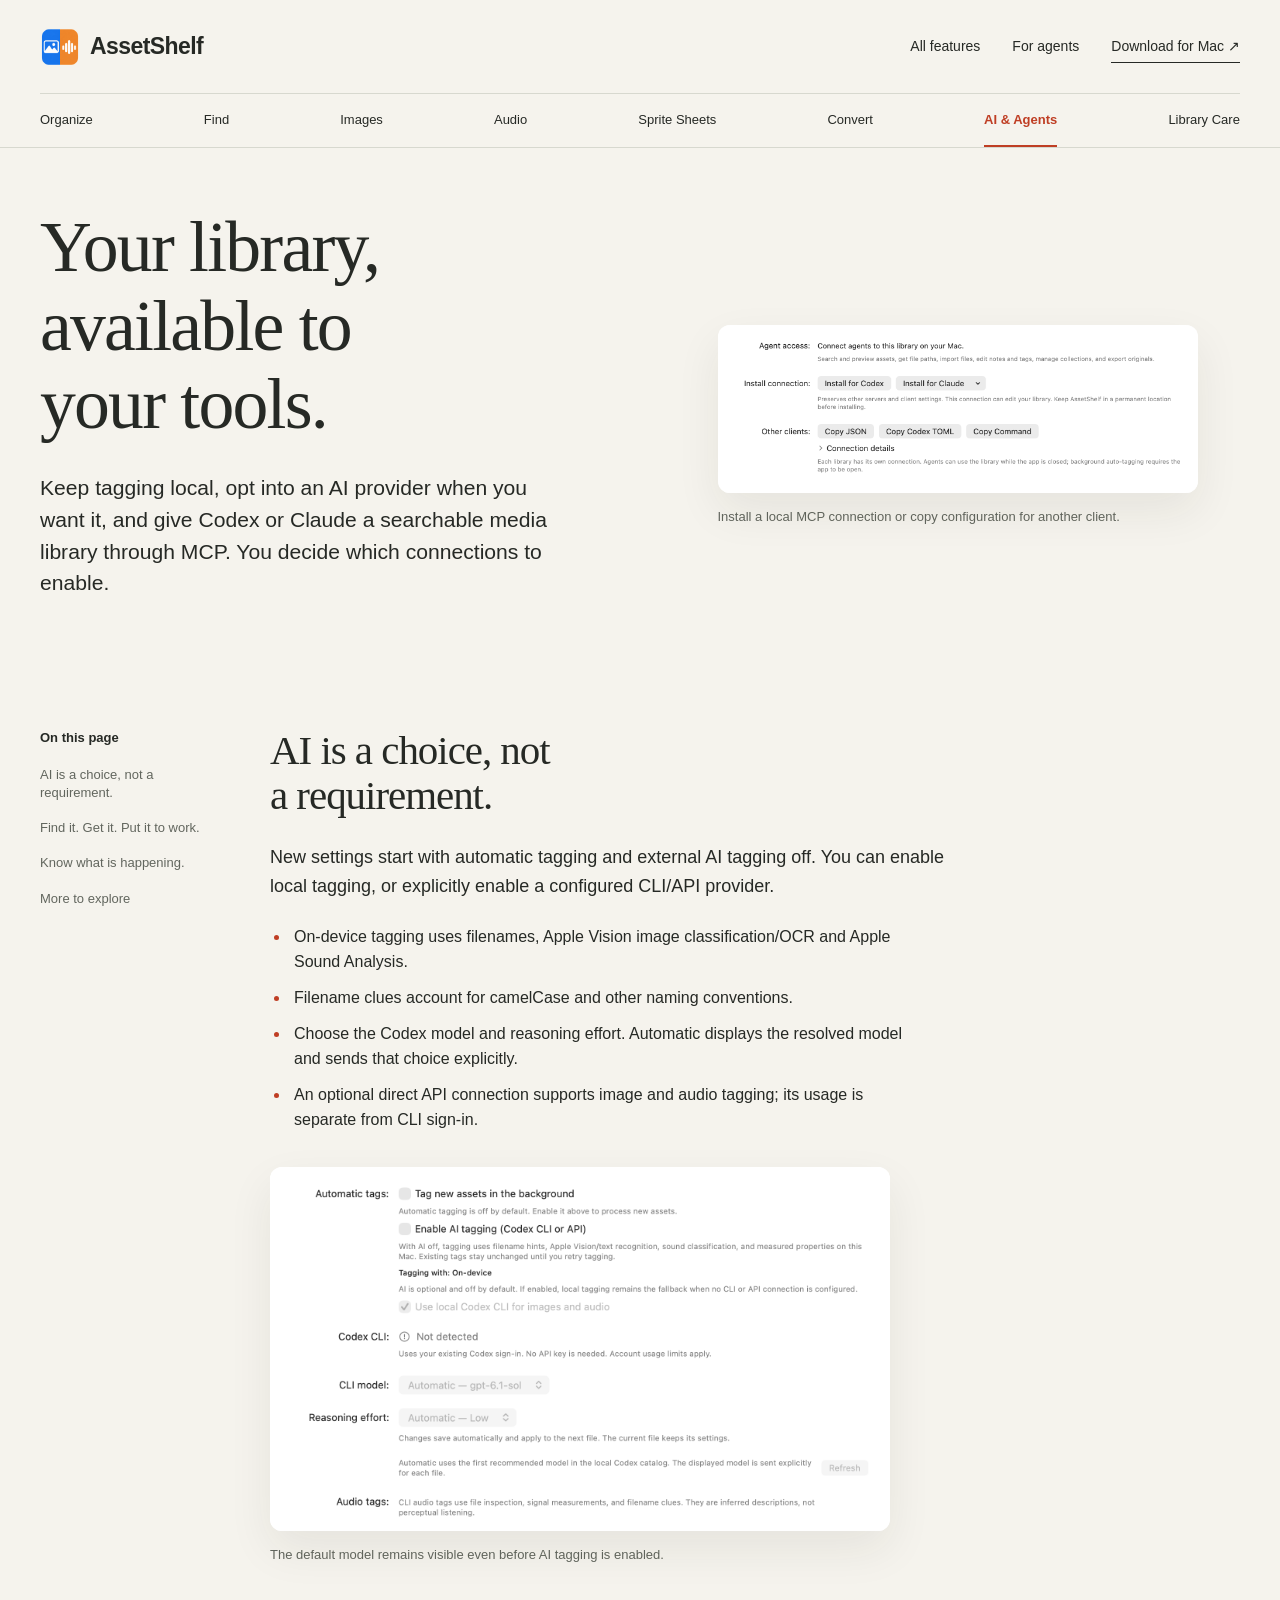
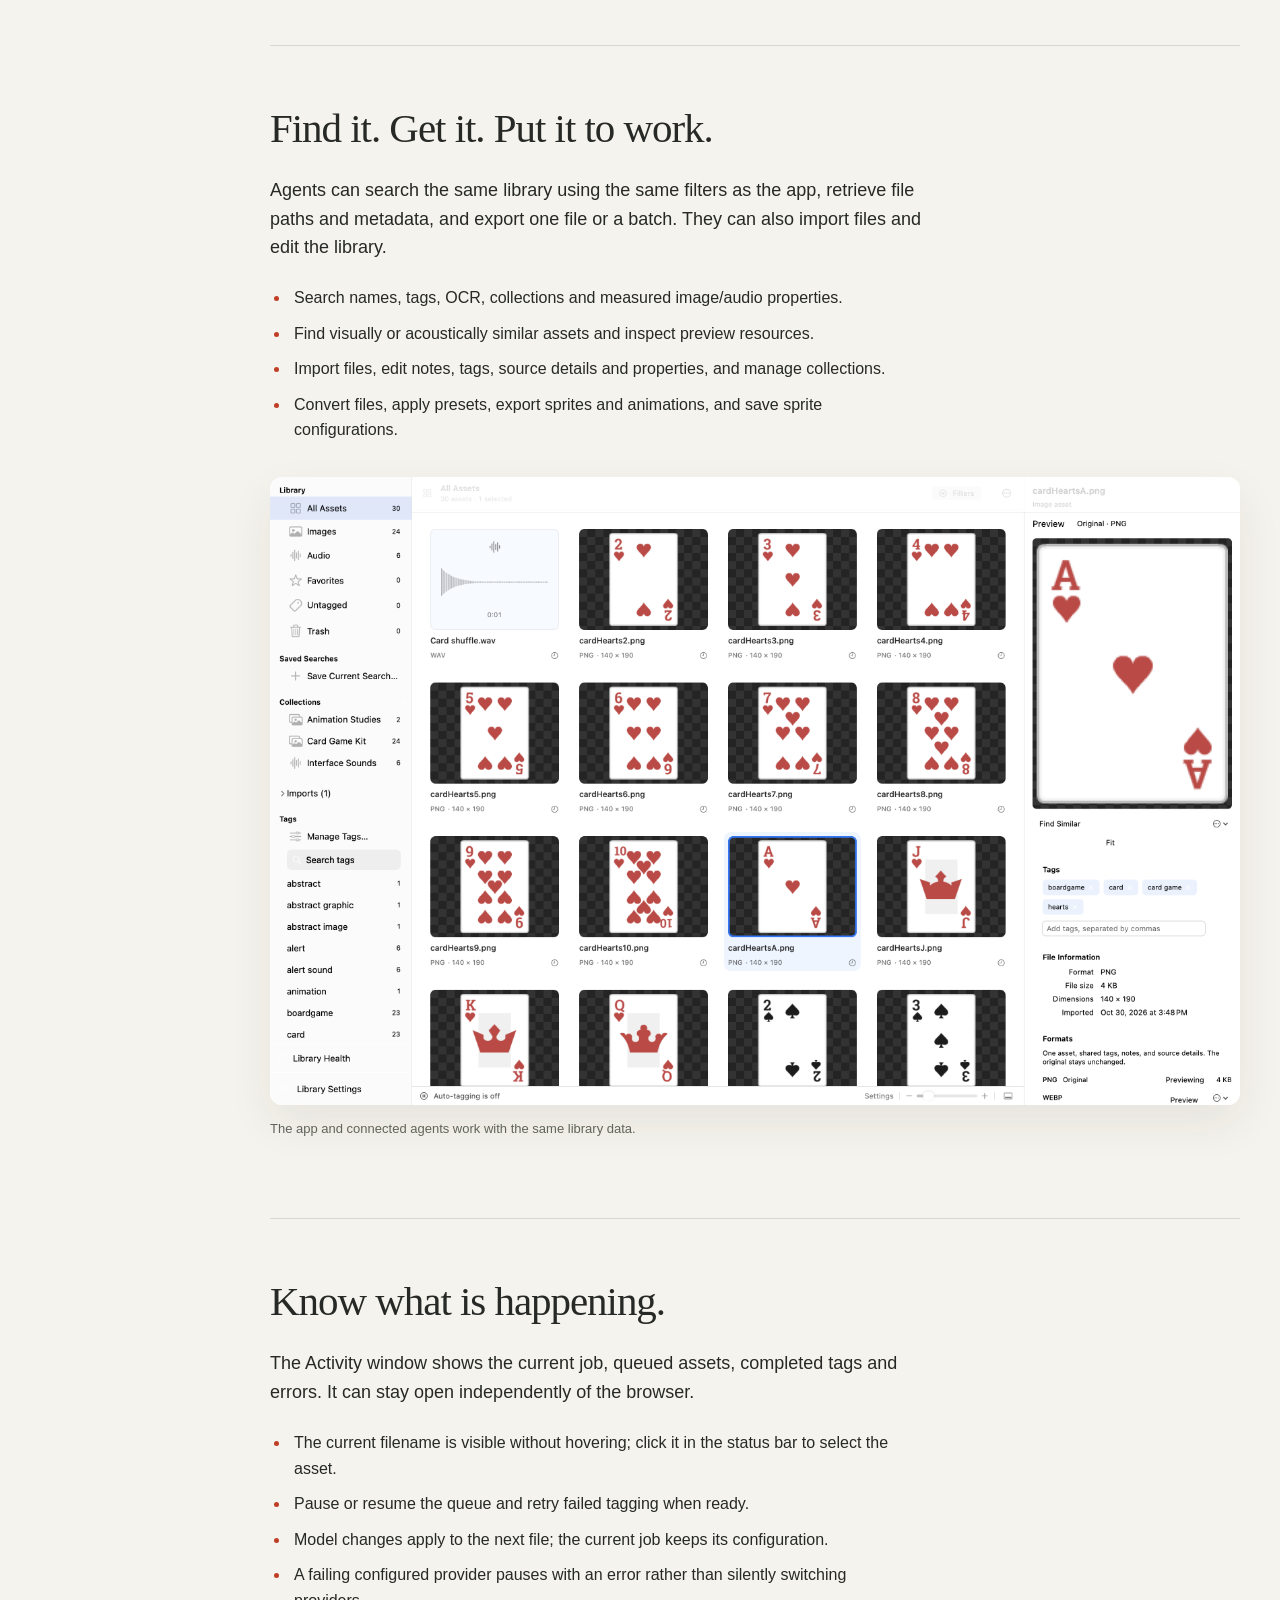
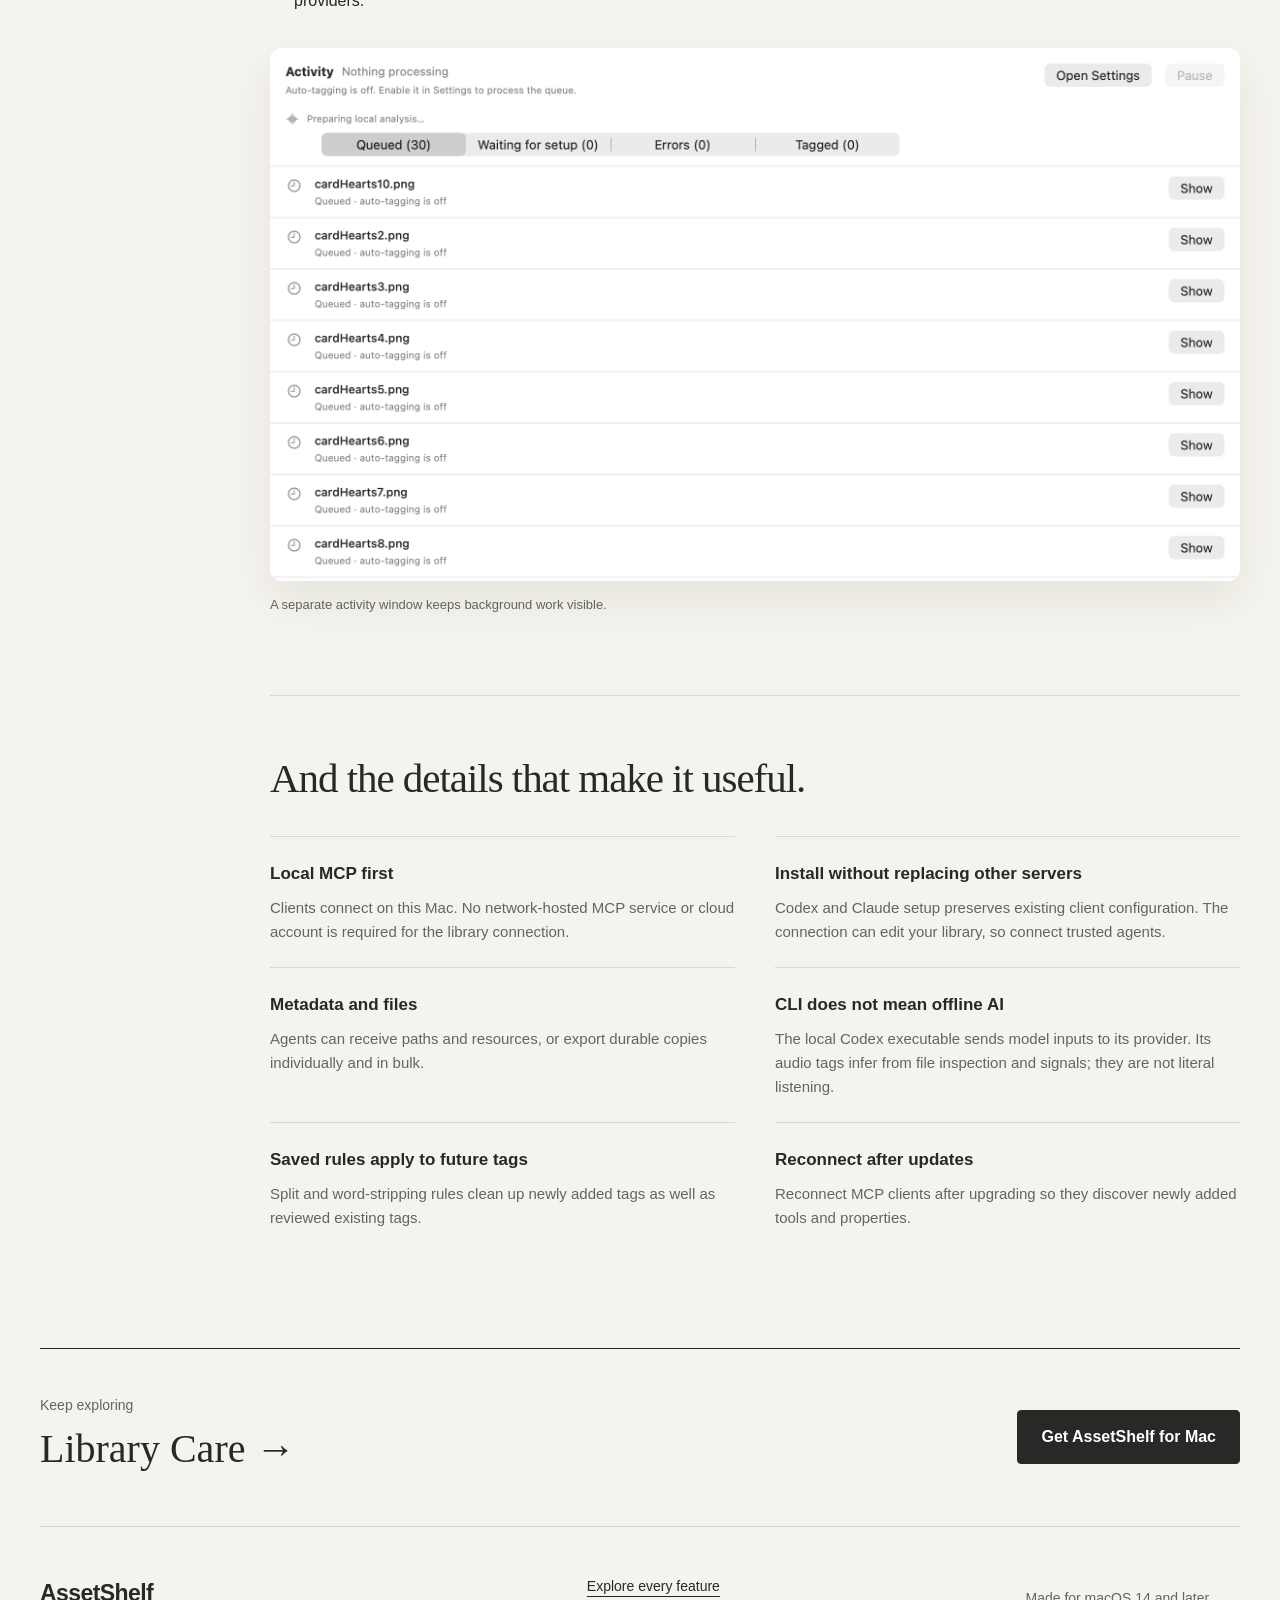
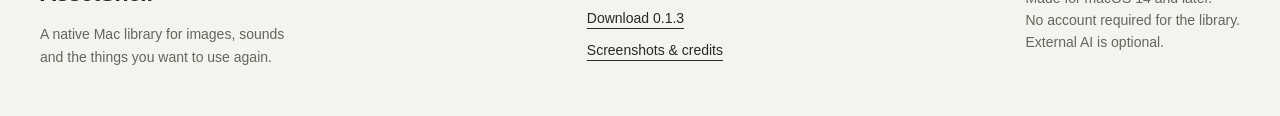
==== agents.html @ 391331aa "Publish extensive AssetShelf feature tour and downloads" ====
<!doctype html><html lang="en"><head><meta charset="utf-8"><meta name="viewport" content="width=device-width,initial-scale=1"><meta name="description" content="Keep tagging local, opt into an AI provider when you want it, and give Codex or Claude a searchable media library through MCP. You decide which connections to enable."><meta name="theme-color" content="#f5f3ed"><title>AI &amp; Agents — AssetShelf</title><link rel="icon" href="assets/app-icon.png"><link rel="stylesheet" href="styles.css"><script src="app.js" defer></script></head><body><a class="skip" href="#main">Skip to content</a><header class="site-header wrap"><a class="wordmark" href="index.html" aria-label="AssetShelf home"><img src="assets/app-icon.png" width="40" height="40" alt="">AssetShelf</a><nav aria-label="Main navigation"><a href="features.html" >All features</a><a href="agents.html">For agents</a><a class="nav-download" href="download.html">Download for Mac <span aria-hidden="true">↗</span></a></nav></header><nav class="chapter-nav" aria-label="Feature topics"><div class="wrap"><a href="organize.html">Organize</a><a href="find.html">Find</a><a href="images.html">Images</a><a href="audio.html">Audio</a><a href="sprites.html">Sprite Sheets</a><a href="convert.html">Convert</a><a href="agents.html" aria-current="page">AI &amp; Agents</a><a href="care.html">Library Care</a></div></nav><main id="main"><section class="page-hero wrap split-hero"><div class="title-copy"><h1>Your library, available to your tools.</h1><p class="lead">Keep tagging local, opt into an AI provider when you want it, and give Codex or Claude a searchable media library through MCP. You decide which connections to enable.</p></div><figure class="screenshot detail-shot "><button type="button" class="screenshot-button" data-image="assets/screenshots/agents.webp" data-caption="Install a local MCP connection or copy configuration for another client." aria-label="Enlarge screenshot: Agent connection settings with install buttons for Codex and Claude"><img src="assets/screenshots/agents-controls.webp" width="1600" height="560" alt="Agent connection settings with install buttons for Codex and Claude" loading="eager" decoding="async" fetchpriority="high"><span class="enlarge" aria-hidden="true">View full screenshot <svg viewBox="0 0 20 20"><path d="M7 3H3v4m10-4h4v4M3 13v4h4m10-4v4h-4"/></svg></span></button><figcaption>Install a local MCP connection or copy configuration for another client.</figcaption></figure></section><div class="chapter-body wrap"><aside class="contents"><p>On this page</p><nav aria-label="On this page"><a href="#tagging">AI is a choice, not a requirement.</a><a href="#mcp">Find it. Get it. Put it to work.</a><a href="#activity">Know what is happening.</a><a href="#more">More to explore</a></nav></aside><div><section class="feature-section" id="tagging"><div class="section-copy"><h2>AI is a choice, not a requirement.</h2><p>New settings start with automatic tagging and external AI tagging off. You can enable local tagging, or explicitly enable a configured CLI/API provider.</p><ul><li>On-device tagging uses filenames, Apple Vision image classification/OCR and Apple Sound Analysis.</li><li>Filename clues account for camelCase and other naming conventions.</li><li>Choose the Codex model and reasoning effort. Automatic displays the resolved model and sends that choice explicitly.</li><li>An optional direct API connection supports image and audio tagging; its usage is separate from CLI sign-in.</li></ul></div><figure class="screenshot detail-shot "><button type="button" class="screenshot-button" data-image="assets/screenshots/tagging.webp" data-caption="The default model remains visible even before AI tagging is enabled." aria-label="Enlarge screenshot: Tagging preferences showing automatic tagging and external AI disabled by default"><img src="assets/screenshots/tagging-controls.webp" width="1600" height="940" alt="Tagging preferences showing automatic tagging and external AI disabled by default" loading="lazy" decoding="async" ><span class="enlarge" aria-hidden="true">View full screenshot <svg viewBox="0 0 20 20"><path d="M7 3H3v4m10-4h4v4M3 13v4h4m10-4v4h-4"/></svg></span></button><figcaption>The default model remains visible even before AI tagging is enabled.</figcaption></figure></section><section class="feature-section" id="mcp"><div class="section-copy"><h2>Find it. Get it. Put it to work.</h2><p>Agents can search the same library using the same filters as the app, retrieve file paths and metadata, and export one file or a batch. They can also import files and edit the library.</p><ul><li>Search names, tags, OCR, collections and measured image/audio properties.</li><li>Find visually or acoustically similar assets and inspect preview resources.</li><li>Import files, edit notes, tags, source details and properties, and manage collections.</li><li>Convert files, apply presets, export sprites and animations, and save sprite configurations.</li></ul></div><figure class="screenshot  "><button type="button" class="screenshot-button" data-image="assets/screenshots/library.webp" data-caption="The app and connected agents work with the same library data." aria-label="Enlarge screenshot: The asset library that local MCP clients can search and edit"><img src="assets/screenshots/library.webp" width="2880" height="1864" alt="The asset library that local MCP clients can search and edit" loading="lazy" decoding="async" ><span class="enlarge" aria-hidden="true">View full screenshot <svg viewBox="0 0 20 20"><path d="M7 3H3v4m10-4h4v4M3 13v4h4m10-4v4h-4"/></svg></span></button><figcaption>The app and connected agents work with the same library data.</figcaption></figure></section><section class="feature-section" id="activity"><div class="section-copy"><h2>Know what is happening.</h2><p>The Activity window shows the current job, queued assets, completed tags and errors. It can stay open independently of the browser.</p><ul><li>The current filename is visible without hovering; click it in the status bar to select the asset.</li><li>Pause or resume the queue and retry failed tagging when ready.</li><li>Model changes apply to the next file; the current job keeps its configuration.</li><li>A failing configured provider pauses with an error rather than silently switching providers.</li></ul></div><figure class="screenshot  "><button type="button" class="screenshot-button" data-image="assets/screenshots/activity.webp" data-caption="A separate activity window keeps background work visible." aria-label="Enlarge screenshot: Activity window showing sample queued assets and tagging status"><img src="assets/screenshots/activity.webp" width="2000" height="1100" alt="Activity window showing sample queued assets and tagging status" loading="lazy" decoding="async" ><span class="enlarge" aria-hidden="true">View full screenshot <svg viewBox="0 0 20 20"><path d="M7 3H3v4m10-4h4v4M3 13v4h4m10-4v4h-4"/></svg></span></button><figcaption>A separate activity window keeps background work visible.</figcaption></figure></section><section id="more" class="more-section"><h2>And the details that make it useful.</h2><dl class="feature-details"><div><dt>Local MCP first</dt><dd>Clients connect on this Mac. No network-hosted MCP service or cloud account is required for the library connection.</dd></div><div><dt>Install without replacing other servers</dt><dd>Codex and Claude setup preserves existing client configuration. The connection can edit your library, so connect trusted agents.</dd></div><div><dt>Metadata and files</dt><dd>Agents can receive paths and resources, or export durable copies individually and in bulk.</dd></div><div><dt>CLI does not mean offline AI</dt><dd>The local Codex executable sends model inputs to its provider. Its audio tags infer from file inspection and signals; they are not literal listening.</dd></div><div><dt>Saved rules apply to future tags</dt><dd>Split and word-stripping rules clean up newly added tags as well as reviewed existing tags.</dd></div><div><dt>Reconnect after updates</dt><dd>Reconnect MCP clients after upgrading so they discover newly added tools and properties.</dd></div></dl></section></div></div><section class="next-chapter wrap"><div><p>Keep exploring</p><a href="care.html">Library Care <span aria-hidden="true">→</span></a></div><a class="button" href="download.html">Get AssetShelf for Mac</a></section></main><footer class="site-footer wrap"><div><a class="wordmark" href="index.html">AssetShelf</a><p>A native Mac library for images, sounds<br>and the things you want to use again.</p></div><nav aria-label="Footer navigation"><a href="features.html">Explore every feature</a><a href="download.html">Download 0.1.3</a><a href="credits.html">Screenshots & credits</a></nav><p class="fine">Made for macOS 14 and later.<br>No account required for the library.<br>External AI is optional.</p></footer><dialog class="image-dialog" aria-label="Screenshot viewer"><div class="lightbox-bar"><p id="lightbox-caption"></p><button type="button" data-close aria-label="Close screenshot">Close <span aria-hidden="true">×</span></button></div><div class="lightbox-image"></div></dialog></body></html>
---- styles.css ----
:root{--paper:#f5f3ed;--ink:#262925;--accent:#bf3e24;--line:#d7d8cf;--muted:#62665e;--white:#fff;--green:#e0e8df;--radius:12px;--shadow:0 18px 45px #25291e13;color-scheme:light}*{box-sizing:border-box}html{scroll-behavior:smooth;scroll-padding-top:90px;scrollbar-color:#aaa99f var(--paper)}body{margin:0;background:var(--paper);color:var(--ink);font-family:-apple-system,BlinkMacSystemFont,"Segoe UI",sans-serif;font-size:16px;line-height:1.6}::selection{background:#e8c8ba;color:var(--ink)}button,input{font:inherit}button,a,input{-webkit-tap-highlight-color:transparent}a{color:inherit;text-underline-offset:5px}a:hover{color:var(--accent)}button{cursor:pointer}button:disabled{cursor:default}button:focus-visible,a:focus-visible,input:focus-visible{outline:3px solid var(--accent);outline-offset:5px}img{max-width:100%;display:block}svg{width:20px;height:20px;fill:none;stroke:currentColor;stroke-width:1.5}h1,h2,h3,p,figure{margin:0}h1,h2,h3{font-family:Georgia,"Times New Roman",serif;font-weight:400;line-height:1.1;text-wrap:balance;letter-spacing:-.025em}h1{font-size:clamp(44px,5.6vw,76px);max-width:16ch}h2{font-size:clamp(30px,3.2vw,44px)}h3{font-size:30px}p{max-width:70ch}p+p{margin-top:18px}.wrap{width:min(1320px,calc(100% - 80px));margin-inline:auto}.site-header{min-height:94px;display:flex;justify-content:space-between;align-items:center;gap:24px;border-bottom:1px solid var(--line)}.wordmark{display:inline-flex;align-items:center;gap:10px;font-weight:650;font-size:23px;letter-spacing:-.025em;text-decoration:none}.site-header nav{display:flex;align-items:center;gap:32px;font-size:14px}.site-header nav a{text-decoration:none}.site-header nav a[aria-current],.site-header .nav-download{border-bottom:1px solid var(--ink);padding-block:5px}.skip{position:fixed;top:-100px;left:20px;padding:12px;background:var(--ink);color:white;z-index:100}.skip:focus{top:10px}.skip:hover{color:white}.chapter-nav{position:sticky;top:0;z-index:10;background:var(--paper);border-bottom:1px solid var(--line)}.chapter-nav .wrap{display:flex;justify-content:space-between;gap:26px;overflow-x:auto;scrollbar-width:thin}.chapter-nav a{font-size:13px;white-space:nowrap;text-decoration:none;padding:16px 0 14px;border-bottom:2px solid transparent}.chapter-nav a[aria-current]{color:var(--accent);border-bottom-color:var(--accent);font-weight:650}.lead{font-size:clamp(18px,1.65vw,23px);line-height:1.5;max-width:44ch}.fine{font-size:13px;color:var(--muted)}.button{display:inline-flex;align-items:center;justify-content:center;gap:22px;background:var(--ink);color:white;padding:14px 23px;border:1px solid var(--ink);border-radius:4px;font-weight:550;text-decoration:none;line-height:1.5;transition:background .15s}.button:hover{background:var(--accent);border-color:var(--accent);color:white}.button.secondary{background:transparent;color:var(--ink)}.button.secondary:hover{color:var(--accent);border-color:var(--accent)}.button span{font-size:13px;font-weight:400}.text-link{display:inline-block;font-weight:550}.actions{display:flex;align-items:center;gap:25px;flex-wrap:wrap;margin-top:28px}.home-hero{padding-top:62px}.home-hero>div{display:grid;grid-template-columns:1.1fr 1fr;gap:70px;align-items:center;margin-bottom:48px}.home-hero h1{font-size:clamp(62px,7.6vw,96px)}.home-hero em{font-weight:400;color:var(--accent)}.hero-copy>p:not(.lead){margin-top:19px}.hero-copy .fine{margin-top:18px}.screenshot{min-width:0}.screenshot-button{display:block;position:relative;background:white;padding:0;border:0;border-radius:var(--radius);overflow:hidden;box-shadow:var(--shadow);width:100%;text-align:left}.screenshot-button img{width:100%;height:auto}.enlarge{position:absolute;bottom:12px;right:12px;display:flex;align-items:center;gap:8px;padding:6px 10px;background:var(--ink);color:white;border-radius:4px;font-size:12px;opacity:0;transition:opacity .18s}.screenshot-button:hover .enlarge,.screenshot-button:focus-visible .enlarge{opacity:1}figcaption{font-size:13px;color:var(--muted);margin-top:14px;line-height:1.5;max-width:70ch}.detail-shot{max-width:570px;margin-inline:auto;width:100%}.crop-shot .screenshot-button{height:240px}.crop-shot img{height:100%;object-fit:cover;object-position:top left}.intro-section{display:grid;grid-template-columns:1.1fr 1fr;gap:70px;align-items:start;padding-top:108px;padding-bottom:48px}.intro-section p{font-size:19px}.workflow-index{border-top:1px solid var(--ink)}.workflow-link{display:grid;grid-template-columns:180px 1fr 40px;gap:36px;padding:28px 0;border-bottom:1px solid var(--line);text-decoration:none;align-items:start}.workflow-link>span:first-child{font-size:14px;font-weight:600;padding-top:6px}.workflow-link h3{font-size:29px;line-height:1.2}.workflow-link p{color:var(--muted);font-size:15px;margin-top:9px;max-width:70ch}.arrow{font-size:28px;text-align:right}.home-feature{display:grid;grid-template-columns:.7fr 1.3fr;gap:60px;align-items:center;padding-block:100px;border-bottom:1px solid var(--line)}.home-feature p{margin-block:25px}.home-feature .text-link{display:block;margin-top:12px}.home-feature.reverse{grid-template-columns:1fr 1fr}.home-feature.reverse>div{order:2}.home-feature.reverse>figure{order:1}.download-banner{padding-block:100px;text-align:center}.download-banner p{margin:24px auto}.page-hero{padding-top:60px}.page-hero .title-copy{display:grid;grid-template-columns:1.1fr 1fr;gap:70px;align-items:center;margin-bottom:44px}.page-hero.split-hero{display:grid;grid-template-columns:1fr 1fr;gap:70px;align-items:center}.page-hero.split-hero .title-copy{display:block}.split-hero h1{margin-bottom:28px}.split-hero .detail-shot{max-width:480px}.split-hero img{max-height:650px;object-fit:contain}.chapter-body{display:grid;grid-template-columns:175px minmax(0,1fr);gap:55px;padding-top:85px}.contents{position:sticky;align-self:start;top:88px;font-size:13px}.contents>p{font-weight:650;margin-bottom:17px}.contents nav{display:flex;flex-direction:column;gap:17px}.contents a{color:var(--muted);line-height:1.4;text-decoration:none}.contents a:hover{color:var(--accent)}.feature-section{padding:0 0 80px;margin-bottom:60px;border-bottom:1px solid var(--line);scroll-margin-top:100px}.section-copy{max-width:76ch}.section-copy h2{margin-bottom:25px;max-width:22ch}.section-copy>p{font-size:18px}.section-copy ul{margin:23px 0 34px;padding-left:20px;max-width:72ch}.section-copy li{padding-left:4px;margin-block:10px}.section-copy li::marker{color:var(--accent)}.feature-section .detail-shot{margin-left:0;max-width:620px}.feature-section .detail-shot img{max-height:740px;object-fit:contain;object-position:top left}.feature-details{display:grid;grid-template-columns:1fr 1fr;gap:0 40px;margin:35px 0 0}.feature-details>div{padding:23px 0;border-top:1px solid var(--line)}dt{font-size:17px;font-weight:650;margin-bottom:9px}dd{margin:0;color:var(--muted);font-size:15px;max-width:60ch}.more-section{padding-bottom:55px}.next-chapter{margin-top:40px;border-top:1px solid var(--ink);display:flex;align-items:center;justify-content:space-between;padding-block:45px;gap:30px}.next-chapter p{font-size:14px;color:var(--muted)}.next-chapter>div>a{font-family:Georgia,serif;font-size:40px;text-decoration:none}.site-footer{display:flex;justify-content:space-between;gap:45px;padding-block:48px;border-top:1px solid var(--line)}.site-footer p{font-size:14px;color:var(--muted);margin-top:12px}.site-footer nav{display:flex;flex-direction:column;gap:10px;font-size:14px}.index-hero{padding-block:60px 45px}.index-hero .lead{margin-block:25px}.feature-search{display:block;max-width:640px;margin-top:34px}.feature-search>span{display:block;font-size:14px;font-weight:600;margin-bottom:10px}.feature-search input{width:100%;padding:15px 18px;background:white;border:1px solid var(--muted);border-radius:4px;color:var(--ink);caret-color:var(--accent)}.feature-search input::placeholder{color:var(--muted)}#feature-count{margin-top:12px}.catalog-group{display:grid;grid-template-columns:230px 1fr;gap:40px;border-top:1px solid var(--ink);padding-block:32px 60px}.catalog-group h2{font-size:32px}.catalog-group h2 a{text-decoration:none}.catalog-item{display:flex;justify-content:space-between;gap:24px;border-bottom:1px solid var(--line);padding:15px 0;text-decoration:none;font-size:15px}.catalog-item>span:first-child{max-width:75ch}.catalog-item strong{display:block;font-size:16px;margin-bottom:5px}.empty{padding-block:40px 100px}.empty button{background:none;border:0;text-decoration:underline;color:var(--accent)}[hidden]{display:none!important}.download-hero{padding-block:64px 40px;text-align:center}.download-icon{margin:0 auto 25px}.download-hero h1{max-width:none}.download-hero .lead{margin:25px auto}.download-options{display:grid;grid-template-columns:1fr 1fr;gap:60px;max-width:850px;margin:48px auto 25px;text-align:left}.download-options>div{border-top:1px solid var(--ink);padding-top:25px}.download-options h2{font-size:32px}.download-options p{margin-block:20px}.checksum{display:block;margin-top:15px;font-size:13px;color:var(--muted)}.download-notes{max-width:980px;padding-block:40px 90px}.download-notes h2{margin-top:40px}.download-notes ul{padding-left:22px}.download-notes li{margin-block:12px}.prose{max-width:900px;padding-block:65px 100px}.prose h1{margin-bottom:45px}.prose h2{margin-top:40px;margin-bottom:20px;font-size:34px}.prose .text-link{margin-top:35px}.image-dialog{width:calc(100vw - 32px);max-width:1800px;height:calc(100dvh - 32px);max-height:none;border:0;border-radius:12px;padding:0;background:var(--paper);color:var(--ink)}.image-dialog::backdrop{background:#1d241de6}.lightbox-bar{display:flex;align-items:center;justify-content:space-between;gap:20px;padding:16px 22px;border-bottom:1px solid var(--line)}.lightbox-bar p{font-size:14px}.lightbox-bar button{background:var(--ink);color:white;border:0;border-radius:4px;padding:8px 14px;white-space:nowrap}.lightbox-image{height:calc(100% - 75px);overflow:auto;padding:20px;display:flex;justify-content:center;align-items:flex-start}.lightbox-image img{object-fit:contain;max-height:100%;width:auto;max-width:100%}
@media(min-width:1450px){.feature-section{display:grid;grid-template-columns:.85fr 1.15fr;gap:42px;align-items:start}.section-copy h2{font-size:35px}.section-copy>p{font-size:17px}.section-copy li{font-size:15px}.feature-section .detail-shot{max-width:520px}.chapter-body{grid-template-columns:155px minmax(0,1fr);gap:40px}}
@media(max-width:1000px){.wrap{width:calc(100% - 48px)}.chapter-nav .wrap{gap:26px;justify-content:flex-start}.home-hero>div,.page-hero .title-copy{gap:35px}.home-hero h1{font-size:72px}.chapter-body{grid-template-columns:140px minmax(0,1fr);gap:28px}.workflow-link{grid-template-columns:140px 1fr 30px;gap:20px}.home-feature{gap:35px}.page-hero.split-hero{gap:35px}.site-footer{flex-wrap:wrap}}
@media(max-width:720px){.wrap{width:calc(100% - 36px)}.site-header{min-height:80px;gap:12px}.wordmark{font-size:20px;gap:6px}.wordmark img{width:34px;height:34px}.site-header nav{gap:17px;font-size:13px}.site-header nav>a:nth-child(2){display:none}.site-header .nav-download{font-size:0}.site-header .nav-download:before{content:'Download';font-size:13px}.site-header .nav-download span{display:none}.chapter-nav a{padding-block:12px;font-size:13px}.home-hero{padding-top:38px}.home-hero>div,.page-hero .title-copy,.page-hero.split-hero{display:block}.home-hero h1{font-size:64px;letter-spacing:-.03em}.hero-copy{margin-top:28px}.lead{font-size:20px}.actions{gap:18px}.actions .button{padding:12px 18px}.actions .text-link{font-size:14px}.home-hero>div{margin-bottom:32px}.screenshot-button{border-radius:6px}.enlarge{display:none}figcaption{font-size:12px}.intro-section{display:block;padding-block:62px 30px}.intro-section p{margin-top:25px;font-size:17px}.workflow-link{grid-template-columns:1fr 26px;gap:12px;padding-block:25px}.workflow-link>span:first-child{grid-column:1/-1;padding:0;font-size:13px;color:var(--accent)}.workflow-link h3{font-size:28px}.workflow-link p{font-size:15px}.home-feature,.home-feature.reverse{display:flex;flex-direction:column;align-items:stretch;padding-block:60px;gap:30px}.home-feature.reverse>div,.home-feature.reverse>figure{order:initial}.home-feature .detail-shot{max-width:100%}.download-banner{padding-block:60px}.page-hero{padding-top:35px}.page-hero h1{font-size:46px;max-width:17ch}.page-hero .lead{margin-top:25px}.page-hero .title-copy{margin-bottom:30px}.split-hero .detail-shot{max-width:100%}.split-hero img{max-height:550px}.chapter-body{display:block;padding-top:40px}.contents{position:static;border-block:1px solid var(--line);padding-block:20px;margin-bottom:40px}.contents nav{gap:10px}.contents>p{margin-bottom:12px}.feature-section{padding-bottom:40px;margin-bottom:40px}.section-copy h2{font-size:34px}.section-copy>p{font-size:17px}.section-copy li{font-size:15px}.feature-details{grid-template-columns:1fr;margin-top:25px}.next-chapter{display:block;margin-top:10px;padding-block:35px}.next-chapter .button{margin-top:25px}.next-chapter>div>a{font-size:34px}.site-footer{display:block;padding-block:35px}.site-footer nav{margin-block:30px}.catalog-group{display:block;padding-block:25px 40px}.catalog-group h2{margin-bottom:20px}.index-hero{padding-top:35px}.index-hero h1{font-size:46px}.download-hero{padding-top:40px}.download-hero h1{font-size:46px}.download-options{display:block;margin-top:35px}.download-options>div{margin-bottom:35px}.download-notes{padding-top:0}.prose{padding-top:40px}.prose h1{font-size:46px}.crop-shot .screenshot-button{height:150px}.lightbox-bar{padding:12px;gap:10px}.lightbox-bar p{font-size:12px}.lightbox-image{padding:8px;align-items:center}.image-dialog{width:calc(100vw - 16px);height:calc(100dvh - 16px)}}
@media(prefers-reduced-motion:reduce){html{scroll-behavior:auto}*,*::before,*::after{transition:none!important;animation:none!important}}

/* Preserve the natural shape of portrait inspector close-ups. */
.detail-shot .screenshot-button{width:fit-content;max-width:100%}.detail-shot .screenshot-button img{width:auto;max-width:100%;height:auto;max-height:740px}.split-hero .detail-shot .screenshot-button img{max-height:650px}
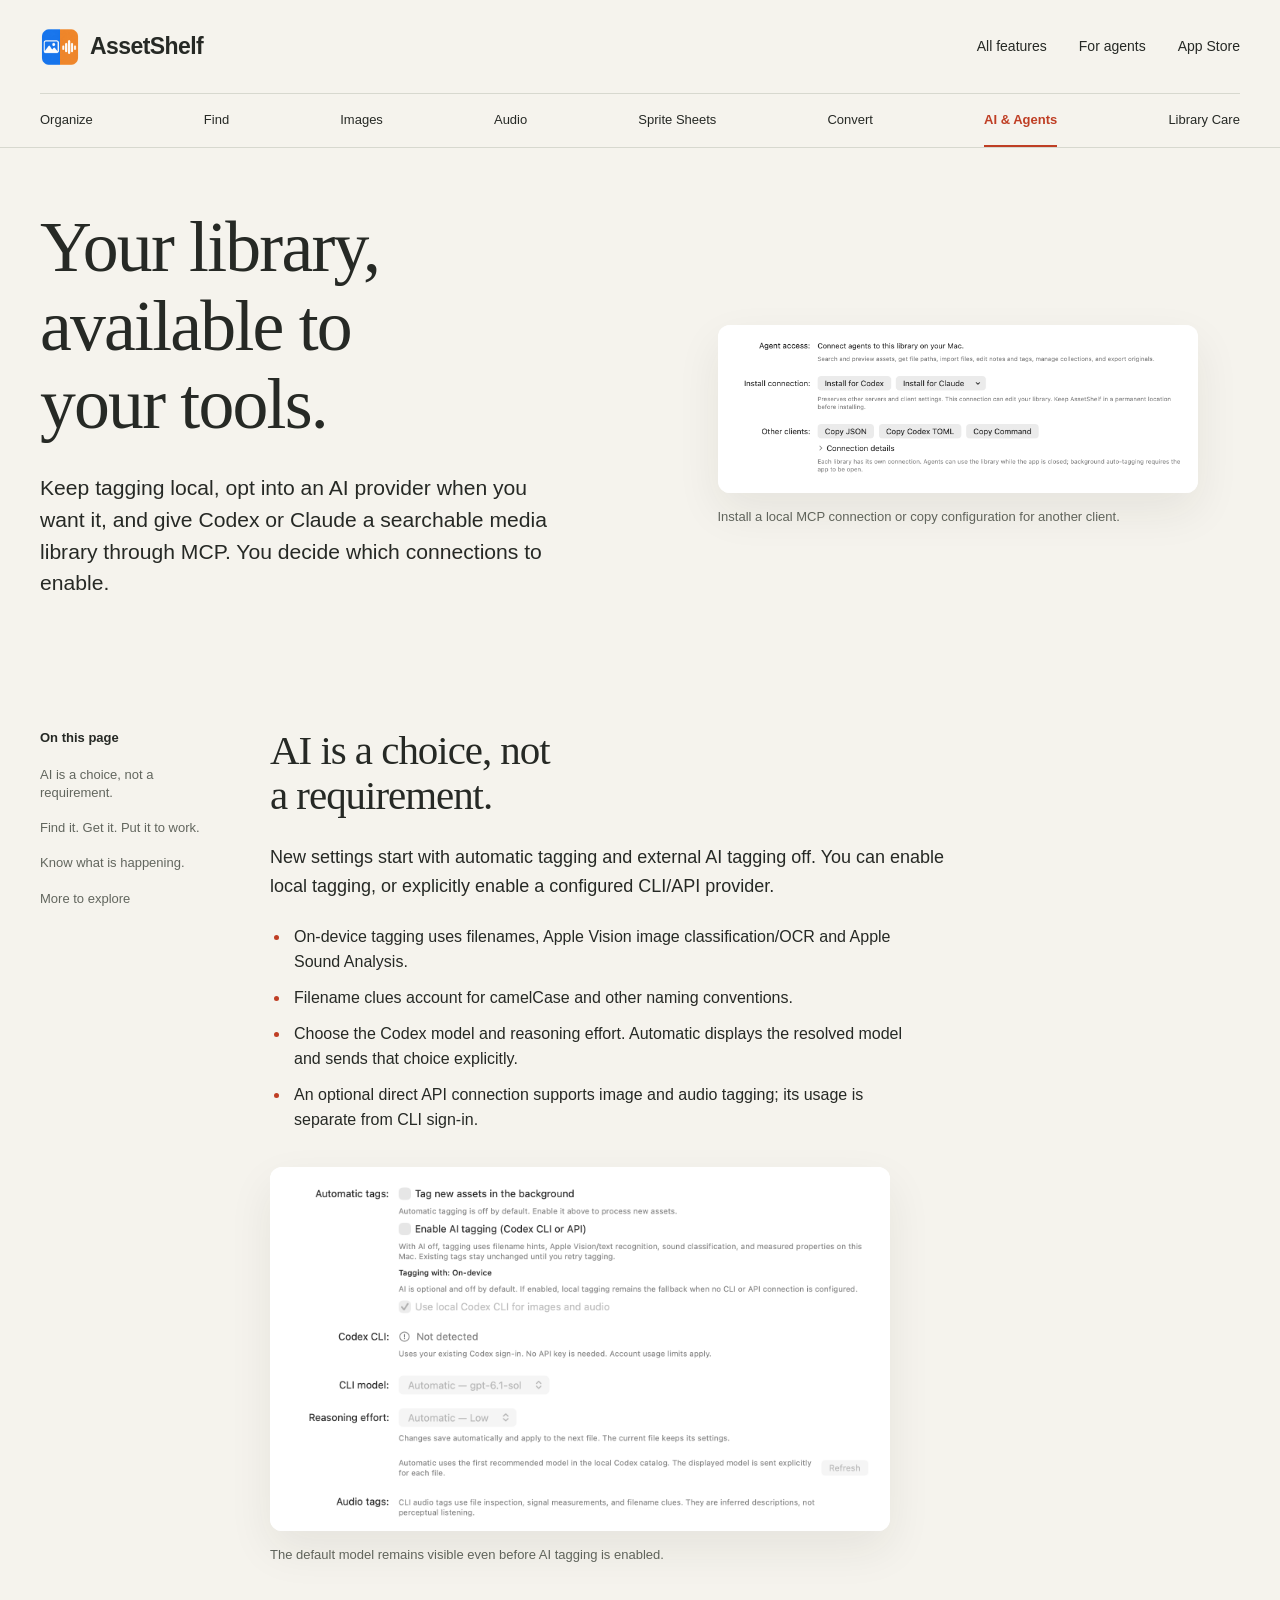
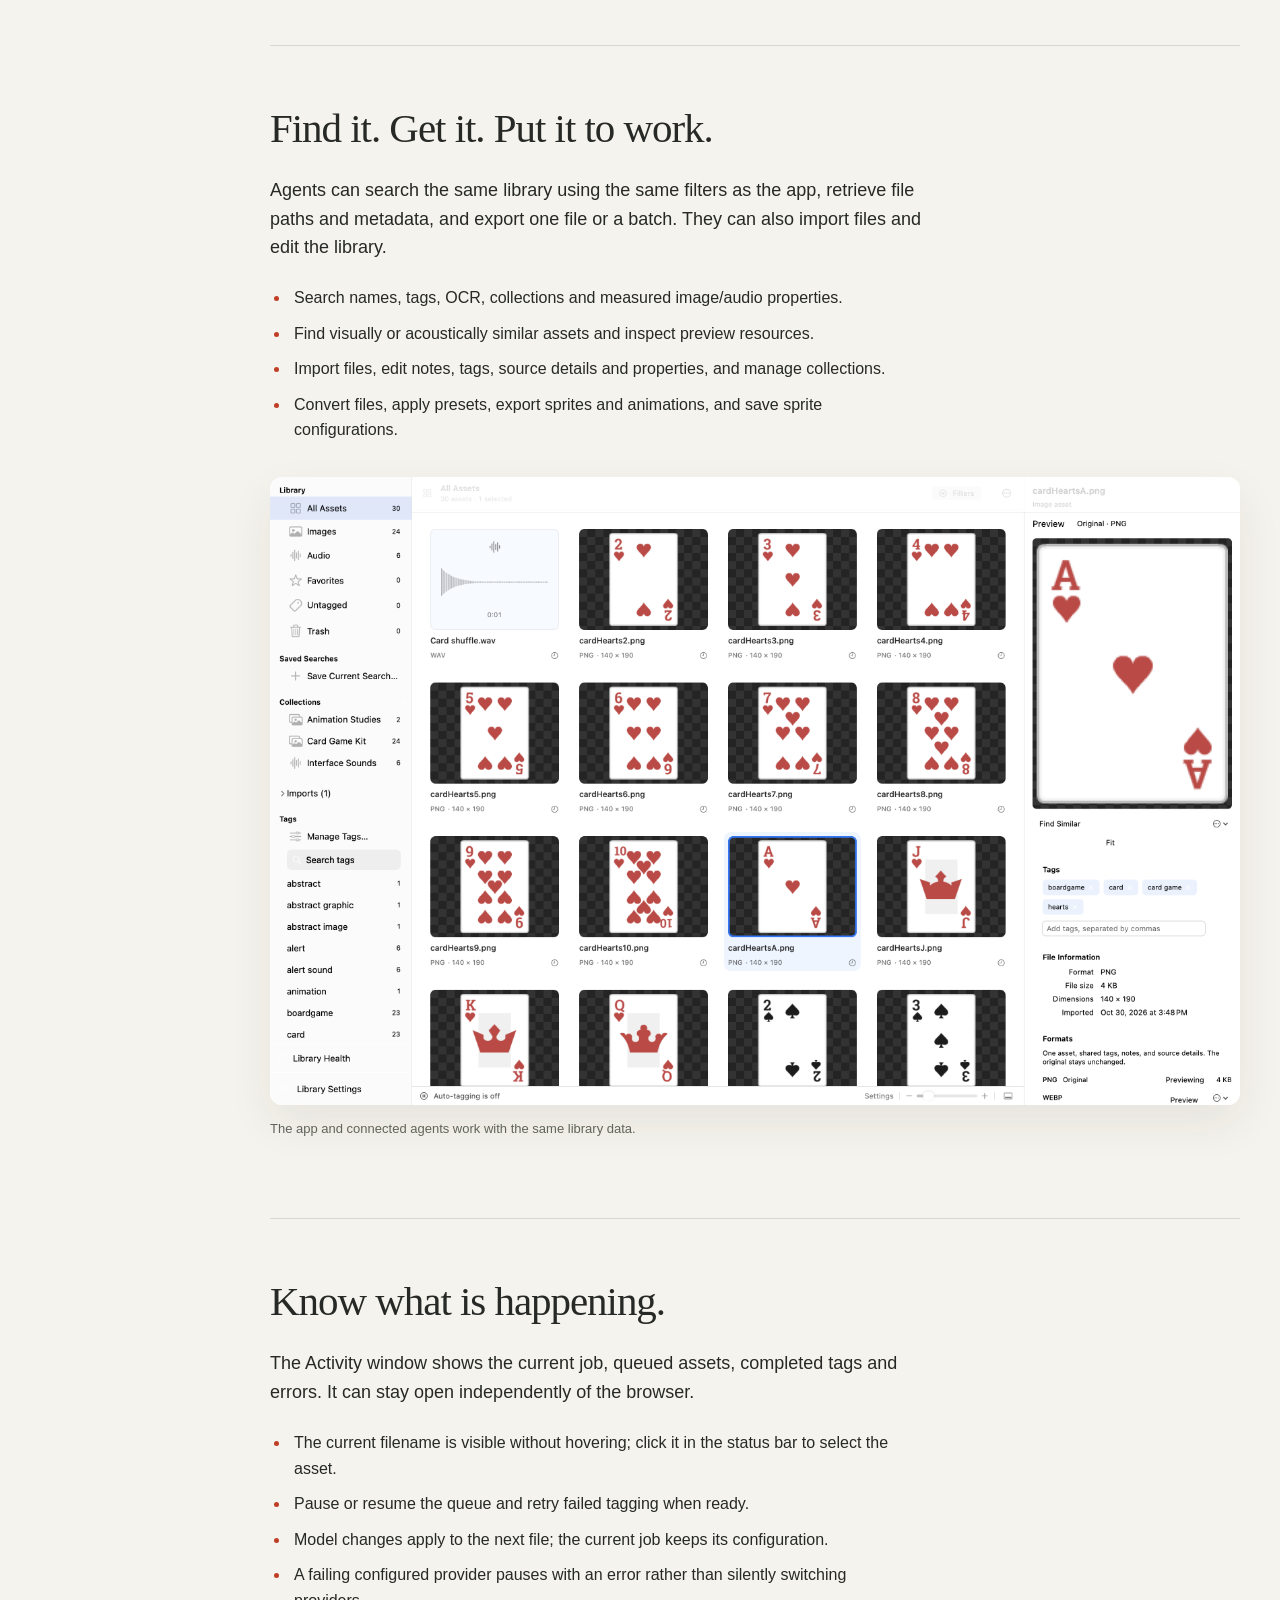
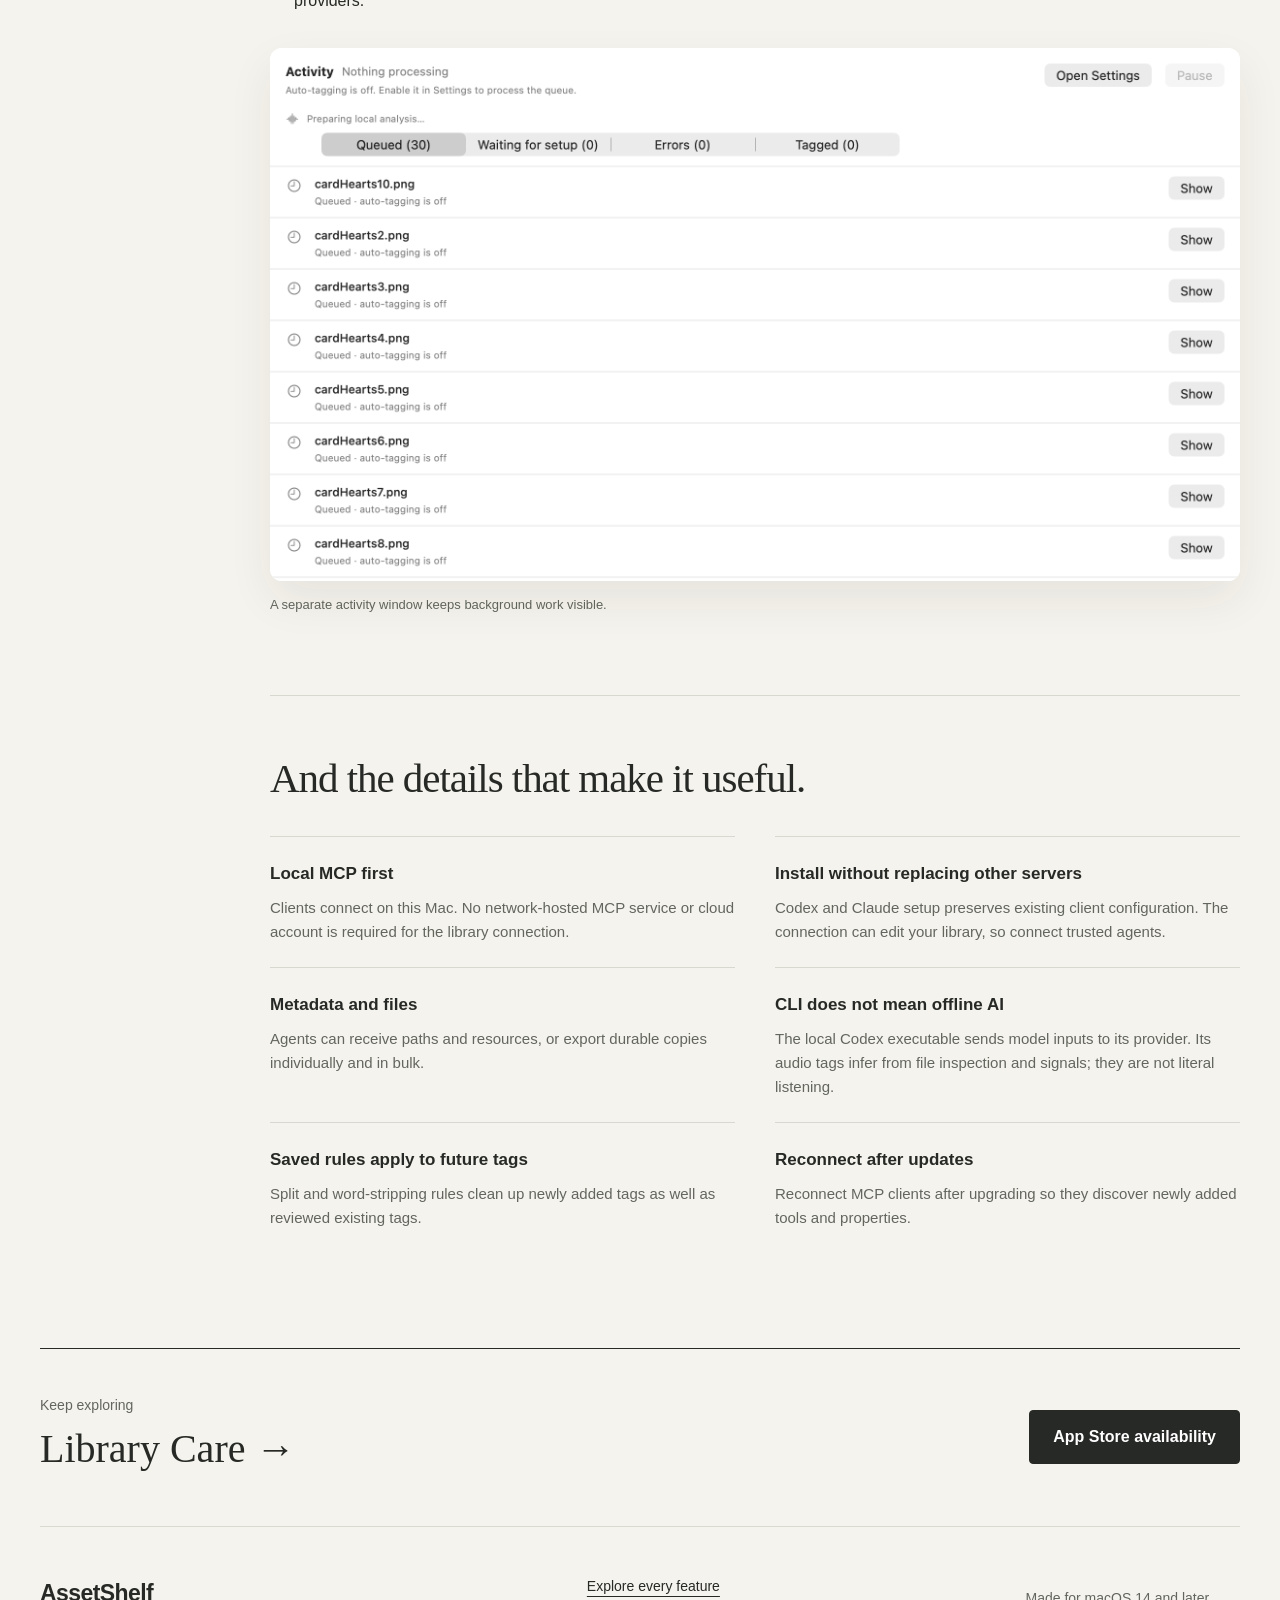
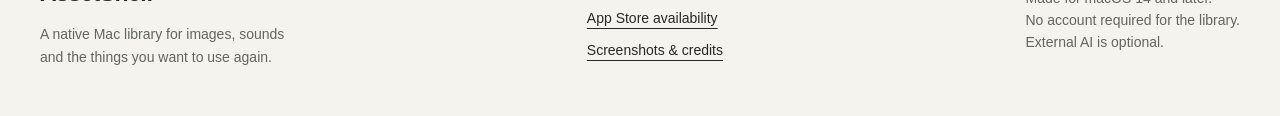
==== commit 29d18f2d: "Replace direct downloads with Mac App Store availability" ====
--- a/agents.html
+++ b/agents.html
@@ -1 +1 @@
-<!doctype html><html lang="en"><head><meta charset="utf-8"><meta name="viewport" content="width=device-width,initial-scale=1"><meta name="description" content="Keep tagging local, opt into an AI provider when you want it, and give Codex or Claude a searchable media library through MCP. You decide which connections to enable."><meta name="theme-color" content="#f5f3ed"><title>AI &amp; Agents — AssetShelf</title><link rel="icon" href="assets/app-icon.png"><link rel="stylesheet" href="styles.css"><script src="app.js" defer></script></head><body><a class="skip" href="#main">Skip to content</a><header class="site-header wrap"><a class="wordmark" href="index.html" aria-label="AssetShelf home"><img src="assets/app-icon.png" width="40" height="40" alt="">AssetShelf</a><nav aria-label="Main navigation"><a href="features.html" >All features</a><a href="agents.html">For agents</a><a class="nav-download" href="download.html">Download for Mac <span aria-hidden="true">↗</span></a></nav></header><nav class="chapter-nav" aria-label="Feature topics"><div class="wrap"><a href="organize.html">Organize</a><a href="find.html">Find</a><a href="images.html">Images</a><a href="audio.html">Audio</a><a href="sprites.html">Sprite Sheets</a><a href="convert.html">Convert</a><a href="agents.html" aria-current="page">AI &amp; Agents</a><a href="care.html">Library Care</a></div></nav><main id="main"><section class="page-hero wrap split-hero"><div class="title-copy"><h1>Your library, available to your tools.</h1><p class="lead">Keep tagging local, opt into an AI provider when you want it, and give Codex or Claude a searchable media library through MCP. You decide which connections to enable.</p></div><figure class="screenshot detail-shot "><button type="button" class="screenshot-button" data-image="assets/screenshots/agents.webp" data-caption="Install a local MCP connection or copy configuration for another client." aria-label="Enlarge screenshot: Agent connection settings with install buttons for Codex and Claude"><img src="assets/screenshots/agents-controls.webp" width="1600" height="560" alt="Agent connection settings with install buttons for Codex and Claude" loading="eager" decoding="async" fetchpriority="high"><span class="enlarge" aria-hidden="true">View full screenshot <svg viewBox="0 0 20 20"><path d="M7 3H3v4m10-4h4v4M3 13v4h4m10-4v4h-4"/></svg></span></button><figcaption>Install a local MCP connection or copy configuration for another client.</figcaption></figure></section><div class="chapter-body wrap"><aside class="contents"><p>On this page</p><nav aria-label="On this page"><a href="#tagging">AI is a choice, not a requirement.</a><a href="#mcp">Find it. Get it. Put it to work.</a><a href="#activity">Know what is happening.</a><a href="#more">More to explore</a></nav></aside><div><section class="feature-section" id="tagging"><div class="section-copy"><h2>AI is a choice, not a requirement.</h2><p>New settings start with automatic tagging and external AI tagging off. You can enable local tagging, or explicitly enable a configured CLI/API provider.</p><ul><li>On-device tagging uses filenames, Apple Vision image classification/OCR and Apple Sound Analysis.</li><li>Filename clues account for camelCase and other naming conventions.</li><li>Choose the Codex model and reasoning effort. Automatic displays the resolved model and sends that choice explicitly.</li><li>An optional direct API connection supports image and audio tagging; its usage is separate from CLI sign-in.</li></ul></div><figure class="screenshot detail-shot "><button type="button" class="screenshot-button" data-image="assets/screenshots/tagging.webp" data-caption="The default model remains visible even before AI tagging is enabled." aria-label="Enlarge screenshot: Tagging preferences showing automatic tagging and external AI disabled by default"><img src="assets/screenshots/tagging-controls.webp" width="1600" height="940" alt="Tagging preferences showing automatic tagging and external AI disabled by default" loading="lazy" decoding="async" ><span class="enlarge" aria-hidden="true">View full screenshot <svg viewBox="0 0 20 20"><path d="M7 3H3v4m10-4h4v4M3 13v4h4m10-4v4h-4"/></svg></span></button><figcaption>The default model remains visible even before AI tagging is enabled.</figcaption></figure></section><section class="feature-section" id="mcp"><div class="section-copy"><h2>Find it. Get it. Put it to work.</h2><p>Agents can search the same library using the same filters as the app, retrieve file paths and metadata, and export one file or a batch. They can also import files and edit the library.</p><ul><li>Search names, tags, OCR, collections and measured image/audio properties.</li><li>Find visually or acoustically similar assets and inspect preview resources.</li><li>Import files, edit notes, tags, source details and properties, and manage collections.</li><li>Convert files, apply presets, export sprites and animations, and save sprite configurations.</li></ul></div><figure class="screenshot  "><button type="button" class="screenshot-button" data-image="assets/screenshots/library.webp" data-caption="The app and connected agents work with the same library data." aria-label="Enlarge screenshot: The asset library that local MCP clients can search and edit"><img src="assets/screenshots/library.webp" width="2880" height="1864" alt="The asset library that local MCP clients can search and edit" loading="lazy" decoding="async" ><span class="enlarge" aria-hidden="true">View full screenshot <svg viewBox="0 0 20 20"><path d="M7 3H3v4m10-4h4v4M3 13v4h4m10-4v4h-4"/></svg></span></button><figcaption>The app and connected agents work with the same library data.</figcaption></figure></section><section class="feature-section" id="activity"><div class="section-copy"><h2>Know what is happening.</h2><p>The Activity window shows the current job, queued assets, completed tags and errors. It can stay open independently of the browser.</p><ul><li>The current filename is visible without hovering; click it in the status bar to select the asset.</li><li>Pause or resume the queue and retry failed tagging when ready.</li><li>Model changes apply to the next file; the current job keeps its configuration.</li><li>A failing configured provider pauses with an error rather than silently switching providers.</li></ul></div><figure class="screenshot  "><button type="button" class="screenshot-button" data-image="assets/screenshots/activity.webp" data-caption="A separate activity window keeps background work visible." aria-label="Enlarge screenshot: Activity window showing sample queued assets and tagging status"><img src="assets/screenshots/activity.webp" width="2000" height="1100" alt="Activity window showing sample queued assets and tagging status" loading="lazy" decoding="async" ><span class="enlarge" aria-hidden="true">View full screenshot <svg viewBox="0 0 20 20"><path d="M7 3H3v4m10-4h4v4M3 13v4h4m10-4v4h-4"/></svg></span></button><figcaption>A separate activity window keeps background work visible.</figcaption></figure></section><section id="more" class="more-section"><h2>And the details that make it useful.</h2><dl class="feature-details"><div><dt>Local MCP first</dt><dd>Clients connect on this Mac. No network-hosted MCP service or cloud account is required for the library connection.</dd></div><div><dt>Install without replacing other servers</dt><dd>Codex and Claude setup preserves existing client configuration. The connection can edit your library, so connect trusted agents.</dd></div><div><dt>Metadata and files</dt><dd>Agents can receive paths and resources, or export durable copies individually and in bulk.</dd></div><div><dt>CLI does not mean offline AI</dt><dd>The local Codex executable sends model inputs to its provider. Its audio tags infer from file inspection and signals; they are not literal listening.</dd></div><div><dt>Saved rules apply to future tags</dt><dd>Split and word-stripping rules clean up newly added tags as well as reviewed existing tags.</dd></div><div><dt>Reconnect after updates</dt><dd>Reconnect MCP clients after upgrading so they discover newly added tools and properties.</dd></div></dl></section></div></div><section class="next-chapter wrap"><div><p>Keep exploring</p><a href="care.html">Library Care <span aria-hidden="true">→</span></a></div><a class="button" href="download.html">Get AssetShelf for Mac</a></section></main><footer class="site-footer wrap"><div><a class="wordmark" href="index.html">AssetShelf</a><p>A native Mac library for images, sounds<br>and the things you want to use again.</p></div><nav aria-label="Footer navigation"><a href="features.html">Explore every feature</a><a href="download.html">Download 0.1.3</a><a href="credits.html">Screenshots & credits</a></nav><p class="fine">Made for macOS 14 and later.<br>No account required for the library.<br>External AI is optional.</p></footer><dialog class="image-dialog" aria-label="Screenshot viewer"><div class="lightbox-bar"><p id="lightbox-caption"></p><button type="button" data-close aria-label="Close screenshot">Close <span aria-hidden="true">×</span></button></div><div class="lightbox-image"></div></dialog></body></html>+<!doctype html><html lang="en"><head><meta charset="utf-8"><meta name="viewport" content="width=device-width,initial-scale=1"><meta name="description" content="Keep tagging local, opt into an AI provider when you want it, and give Codex or Claude a searchable media library through MCP. You decide which connections to enable."><meta name="theme-color" content="#f5f3ed"><title>AI &amp; Agents — AssetShelf</title><link rel="icon" href="assets/app-icon.png"><link rel="stylesheet" href="styles.css"><script src="app.js" defer></script></head><body><a class="skip" href="#main">Skip to content</a><header class="site-header wrap"><a class="wordmark" href="index.html" aria-label="AssetShelf home"><img src="assets/app-icon.png" width="40" height="40" alt="">AssetShelf</a><nav aria-label="Main navigation"><a href="features.html" >All features</a><a href="agents.html">For agents</a><a class="nav-store" href="app-store.html">App Store</a></nav></header><nav class="chapter-nav" aria-label="Feature topics"><div class="wrap"><a href="organize.html">Organize</a><a href="find.html">Find</a><a href="images.html">Images</a><a href="audio.html">Audio</a><a href="sprites.html">Sprite Sheets</a><a href="convert.html">Convert</a><a href="agents.html" aria-current="page">AI &amp; Agents</a><a href="care.html">Library Care</a></div></nav><main id="main"><section class="page-hero wrap split-hero"><div class="title-copy"><h1>Your library, available to your tools.</h1><p class="lead">Keep tagging local, opt into an AI provider when you want it, and give Codex or Claude a searchable media library through MCP. You decide which connections to enable.</p></div><figure class="screenshot detail-shot "><button type="button" class="screenshot-button" data-image="assets/screenshots/agents.webp" data-caption="Install a local MCP connection or copy configuration for another client." aria-label="Enlarge screenshot: Agent connection settings with install buttons for Codex and Claude"><img src="assets/screenshots/agents-controls.webp" width="1600" height="560" alt="Agent connection settings with install buttons for Codex and Claude" loading="eager" decoding="async" fetchpriority="high"><span class="enlarge" aria-hidden="true">View full screenshot <svg viewBox="0 0 20 20"><path d="M7 3H3v4m10-4h4v4M3 13v4h4m10-4v4h-4"/></svg></span></button><figcaption>Install a local MCP connection or copy configuration for another client.</figcaption></figure></section><div class="chapter-body wrap"><aside class="contents"><p>On this page</p><nav aria-label="On this page"><a href="#tagging">AI is a choice, not a requirement.</a><a href="#mcp">Find it. Get it. Put it to work.</a><a href="#activity">Know what is happening.</a><a href="#more">More to explore</a></nav></aside><div><section class="feature-section" id="tagging"><div class="section-copy"><h2>AI is a choice, not a requirement.</h2><p>New settings start with automatic tagging and external AI tagging off. You can enable local tagging, or explicitly enable a configured CLI/API provider.</p><ul><li>On-device tagging uses filenames, Apple Vision image classification/OCR and Apple Sound Analysis.</li><li>Filename clues account for camelCase and other naming conventions.</li><li>Choose the Codex model and reasoning effort. Automatic displays the resolved model and sends that choice explicitly.</li><li>An optional direct API connection supports image and audio tagging; its usage is separate from CLI sign-in.</li></ul></div><figure class="screenshot detail-shot "><button type="button" class="screenshot-button" data-image="assets/screenshots/tagging.webp" data-caption="The default model remains visible even before AI tagging is enabled." aria-label="Enlarge screenshot: Tagging preferences showing automatic tagging and external AI disabled by default"><img src="assets/screenshots/tagging-controls.webp" width="1600" height="940" alt="Tagging preferences showing automatic tagging and external AI disabled by default" loading="lazy" decoding="async" ><span class="enlarge" aria-hidden="true">View full screenshot <svg viewBox="0 0 20 20"><path d="M7 3H3v4m10-4h4v4M3 13v4h4m10-4v4h-4"/></svg></span></button><figcaption>The default model remains visible even before AI tagging is enabled.</figcaption></figure></section><section class="feature-section" id="mcp"><div class="section-copy"><h2>Find it. Get it. Put it to work.</h2><p>Agents can search the same library using the same filters as the app, retrieve file paths and metadata, and export one file or a batch. They can also import files and edit the library.</p><ul><li>Search names, tags, OCR, collections and measured image/audio properties.</li><li>Find visually or acoustically similar assets and inspect preview resources.</li><li>Import files, edit notes, tags, source details and properties, and manage collections.</li><li>Convert files, apply presets, export sprites and animations, and save sprite configurations.</li></ul></div><figure class="screenshot  "><button type="button" class="screenshot-button" data-image="assets/screenshots/library.webp" data-caption="The app and connected agents work with the same library data." aria-label="Enlarge screenshot: The asset library that local MCP clients can search and edit"><img src="assets/screenshots/library.webp" width="2880" height="1864" alt="The asset library that local MCP clients can search and edit" loading="lazy" decoding="async" ><span class="enlarge" aria-hidden="true">View full screenshot <svg viewBox="0 0 20 20"><path d="M7 3H3v4m10-4h4v4M3 13v4h4m10-4v4h-4"/></svg></span></button><figcaption>The app and connected agents work with the same library data.</figcaption></figure></section><section class="feature-section" id="activity"><div class="section-copy"><h2>Know what is happening.</h2><p>The Activity window shows the current job, queued assets, completed tags and errors. It can stay open independently of the browser.</p><ul><li>The current filename is visible without hovering; click it in the status bar to select the asset.</li><li>Pause or resume the queue and retry failed tagging when ready.</li><li>Model changes apply to the next file; the current job keeps its configuration.</li><li>A failing configured provider pauses with an error rather than silently switching providers.</li></ul></div><figure class="screenshot  "><button type="button" class="screenshot-button" data-image="assets/screenshots/activity.webp" data-caption="A separate activity window keeps background work visible." aria-label="Enlarge screenshot: Activity window showing sample queued assets and tagging status"><img src="assets/screenshots/activity.webp" width="2000" height="1100" alt="Activity window showing sample queued assets and tagging status" loading="lazy" decoding="async" ><span class="enlarge" aria-hidden="true">View full screenshot <svg viewBox="0 0 20 20"><path d="M7 3H3v4m10-4h4v4M3 13v4h4m10-4v4h-4"/></svg></span></button><figcaption>A separate activity window keeps background work visible.</figcaption></figure></section><section id="more" class="more-section"><h2>And the details that make it useful.</h2><dl class="feature-details"><div><dt>Local MCP first</dt><dd>Clients connect on this Mac. No network-hosted MCP service or cloud account is required for the library connection.</dd></div><div><dt>Install without replacing other servers</dt><dd>Codex and Claude setup preserves existing client configuration. The connection can edit your library, so connect trusted agents.</dd></div><div><dt>Metadata and files</dt><dd>Agents can receive paths and resources, or export durable copies individually and in bulk.</dd></div><div><dt>CLI does not mean offline AI</dt><dd>The local Codex executable sends model inputs to its provider. Its audio tags infer from file inspection and signals; they are not literal listening.</dd></div><div><dt>Saved rules apply to future tags</dt><dd>Split and word-stripping rules clean up newly added tags as well as reviewed existing tags.</dd></div><div><dt>Reconnect after updates</dt><dd>Reconnect MCP clients after upgrading so they discover newly added tools and properties.</dd></div></dl></section></div></div><section class="next-chapter wrap"><div><p>Keep exploring</p><a href="care.html">Library Care <span aria-hidden="true">→</span></a></div><a class="button" href="app-store.html">App Store availability</a></section></main><footer class="site-footer wrap"><div><a class="wordmark" href="index.html">AssetShelf</a><p>A native Mac library for images, sounds<br>and the things you want to use again.</p></div><nav aria-label="Footer navigation"><a href="features.html">Explore every feature</a><a href="app-store.html">App Store availability</a><a href="credits.html">Screenshots & credits</a></nav><p class="fine">Made for macOS 14 and later.<br>No account required for the library.<br>External AI is optional.</p></footer><dialog class="image-dialog" aria-label="Screenshot viewer"><div class="lightbox-bar"><p id="lightbox-caption"></p><button type="button" data-close aria-label="Close screenshot">Close <span aria-hidden="true">×</span></button></div><div class="lightbox-image"></div></dialog></body></html>
--- a/styles.css
+++ b/styles.css
@@ -1,8 +1,10 @@
-:root{--paper:#f5f3ed;--ink:#262925;--accent:#bf3e24;--line:#d7d8cf;--muted:#62665e;--white:#fff;--green:#e0e8df;--radius:12px;--shadow:0 18px 45px #25291e13;color-scheme:light}*{box-sizing:border-box}html{scroll-behavior:smooth;scroll-padding-top:90px;scrollbar-color:#aaa99f var(--paper)}body{margin:0;background:var(--paper);color:var(--ink);font-family:-apple-system,BlinkMacSystemFont,"Segoe UI",sans-serif;font-size:16px;line-height:1.6}::selection{background:#e8c8ba;color:var(--ink)}button,input{font:inherit}button,a,input{-webkit-tap-highlight-color:transparent}a{color:inherit;text-underline-offset:5px}a:hover{color:var(--accent)}button{cursor:pointer}button:disabled{cursor:default}button:focus-visible,a:focus-visible,input:focus-visible{outline:3px solid var(--accent);outline-offset:5px}img{max-width:100%;display:block}svg{width:20px;height:20px;fill:none;stroke:currentColor;stroke-width:1.5}h1,h2,h3,p,figure{margin:0}h1,h2,h3{font-family:Georgia,"Times New Roman",serif;font-weight:400;line-height:1.1;text-wrap:balance;letter-spacing:-.025em}h1{font-size:clamp(44px,5.6vw,76px);max-width:16ch}h2{font-size:clamp(30px,3.2vw,44px)}h3{font-size:30px}p{max-width:70ch}p+p{margin-top:18px}.wrap{width:min(1320px,calc(100% - 80px));margin-inline:auto}.site-header{min-height:94px;display:flex;justify-content:space-between;align-items:center;gap:24px;border-bottom:1px solid var(--line)}.wordmark{display:inline-flex;align-items:center;gap:10px;font-weight:650;font-size:23px;letter-spacing:-.025em;text-decoration:none}.site-header nav{display:flex;align-items:center;gap:32px;font-size:14px}.site-header nav a{text-decoration:none}.site-header nav a[aria-current],.site-header .nav-download{border-bottom:1px solid var(--ink);padding-block:5px}.skip{position:fixed;top:-100px;left:20px;padding:12px;background:var(--ink);color:white;z-index:100}.skip:focus{top:10px}.skip:hover{color:white}.chapter-nav{position:sticky;top:0;z-index:10;background:var(--paper);border-bottom:1px solid var(--line)}.chapter-nav .wrap{display:flex;justify-content:space-between;gap:26px;overflow-x:auto;scrollbar-width:thin}.chapter-nav a{font-size:13px;white-space:nowrap;text-decoration:none;padding:16px 0 14px;border-bottom:2px solid transparent}.chapter-nav a[aria-current]{color:var(--accent);border-bottom-color:var(--accent);font-weight:650}.lead{font-size:clamp(18px,1.65vw,23px);line-height:1.5;max-width:44ch}.fine{font-size:13px;color:var(--muted)}.button{display:inline-flex;align-items:center;justify-content:center;gap:22px;background:var(--ink);color:white;padding:14px 23px;border:1px solid var(--ink);border-radius:4px;font-weight:550;text-decoration:none;line-height:1.5;transition:background .15s}.button:hover{background:var(--accent);border-color:var(--accent);color:white}.button.secondary{background:transparent;color:var(--ink)}.button.secondary:hover{color:var(--accent);border-color:var(--accent)}.button span{font-size:13px;font-weight:400}.text-link{display:inline-block;font-weight:550}.actions{display:flex;align-items:center;gap:25px;flex-wrap:wrap;margin-top:28px}.home-hero{padding-top:62px}.home-hero>div{display:grid;grid-template-columns:1.1fr 1fr;gap:70px;align-items:center;margin-bottom:48px}.home-hero h1{font-size:clamp(62px,7.6vw,96px)}.home-hero em{font-weight:400;color:var(--accent)}.hero-copy>p:not(.lead){margin-top:19px}.hero-copy .fine{margin-top:18px}.screenshot{min-width:0}.screenshot-button{display:block;position:relative;background:white;padding:0;border:0;border-radius:var(--radius);overflow:hidden;box-shadow:var(--shadow);width:100%;text-align:left}.screenshot-button img{width:100%;height:auto}.enlarge{position:absolute;bottom:12px;right:12px;display:flex;align-items:center;gap:8px;padding:6px 10px;background:var(--ink);color:white;border-radius:4px;font-size:12px;opacity:0;transition:opacity .18s}.screenshot-button:hover .enlarge,.screenshot-button:focus-visible .enlarge{opacity:1}figcaption{font-size:13px;color:var(--muted);margin-top:14px;line-height:1.5;max-width:70ch}.detail-shot{max-width:570px;margin-inline:auto;width:100%}.crop-shot .screenshot-button{height:240px}.crop-shot img{height:100%;object-fit:cover;object-position:top left}.intro-section{display:grid;grid-template-columns:1.1fr 1fr;gap:70px;align-items:start;padding-top:108px;padding-bottom:48px}.intro-section p{font-size:19px}.workflow-index{border-top:1px solid var(--ink)}.workflow-link{display:grid;grid-template-columns:180px 1fr 40px;gap:36px;padding:28px 0;border-bottom:1px solid var(--line);text-decoration:none;align-items:start}.workflow-link>span:first-child{font-size:14px;font-weight:600;padding-top:6px}.workflow-link h3{font-size:29px;line-height:1.2}.workflow-link p{color:var(--muted);font-size:15px;margin-top:9px;max-width:70ch}.arrow{font-size:28px;text-align:right}.home-feature{display:grid;grid-template-columns:.7fr 1.3fr;gap:60px;align-items:center;padding-block:100px;border-bottom:1px solid var(--line)}.home-feature p{margin-block:25px}.home-feature .text-link{display:block;margin-top:12px}.home-feature.reverse{grid-template-columns:1fr 1fr}.home-feature.reverse>div{order:2}.home-feature.reverse>figure{order:1}.download-banner{padding-block:100px;text-align:center}.download-banner p{margin:24px auto}.page-hero{padding-top:60px}.page-hero .title-copy{display:grid;grid-template-columns:1.1fr 1fr;gap:70px;align-items:center;margin-bottom:44px}.page-hero.split-hero{display:grid;grid-template-columns:1fr 1fr;gap:70px;align-items:center}.page-hero.split-hero .title-copy{display:block}.split-hero h1{margin-bottom:28px}.split-hero .detail-shot{max-width:480px}.split-hero img{max-height:650px;object-fit:contain}.chapter-body{display:grid;grid-template-columns:175px minmax(0,1fr);gap:55px;padding-top:85px}.contents{position:sticky;align-self:start;top:88px;font-size:13px}.contents>p{font-weight:650;margin-bottom:17px}.contents nav{display:flex;flex-direction:column;gap:17px}.contents a{color:var(--muted);line-height:1.4;text-decoration:none}.contents a:hover{color:var(--accent)}.feature-section{padding:0 0 80px;margin-bottom:60px;border-bottom:1px solid var(--line);scroll-margin-top:100px}.section-copy{max-width:76ch}.section-copy h2{margin-bottom:25px;max-width:22ch}.section-copy>p{font-size:18px}.section-copy ul{margin:23px 0 34px;padding-left:20px;max-width:72ch}.section-copy li{padding-left:4px;margin-block:10px}.section-copy li::marker{color:var(--accent)}.feature-section .detail-shot{margin-left:0;max-width:620px}.feature-section .detail-shot img{max-height:740px;object-fit:contain;object-position:top left}.feature-details{display:grid;grid-template-columns:1fr 1fr;gap:0 40px;margin:35px 0 0}.feature-details>div{padding:23px 0;border-top:1px solid var(--line)}dt{font-size:17px;font-weight:650;margin-bottom:9px}dd{margin:0;color:var(--muted);font-size:15px;max-width:60ch}.more-section{padding-bottom:55px}.next-chapter{margin-top:40px;border-top:1px solid var(--ink);display:flex;align-items:center;justify-content:space-between;padding-block:45px;gap:30px}.next-chapter p{font-size:14px;color:var(--muted)}.next-chapter>div>a{font-family:Georgia,serif;font-size:40px;text-decoration:none}.site-footer{display:flex;justify-content:space-between;gap:45px;padding-block:48px;border-top:1px solid var(--line)}.site-footer p{font-size:14px;color:var(--muted);margin-top:12px}.site-footer nav{display:flex;flex-direction:column;gap:10px;font-size:14px}.index-hero{padding-block:60px 45px}.index-hero .lead{margin-block:25px}.feature-search{display:block;max-width:640px;margin-top:34px}.feature-search>span{display:block;font-size:14px;font-weight:600;margin-bottom:10px}.feature-search input{width:100%;padding:15px 18px;background:white;border:1px solid var(--muted);border-radius:4px;color:var(--ink);caret-color:var(--accent)}.feature-search input::placeholder{color:var(--muted)}#feature-count{margin-top:12px}.catalog-group{display:grid;grid-template-columns:230px 1fr;gap:40px;border-top:1px solid var(--ink);padding-block:32px 60px}.catalog-group h2{font-size:32px}.catalog-group h2 a{text-decoration:none}.catalog-item{display:flex;justify-content:space-between;gap:24px;border-bottom:1px solid var(--line);padding:15px 0;text-decoration:none;font-size:15px}.catalog-item>span:first-child{max-width:75ch}.catalog-item strong{display:block;font-size:16px;margin-bottom:5px}.empty{padding-block:40px 100px}.empty button{background:none;border:0;text-decoration:underline;color:var(--accent)}[hidden]{display:none!important}.download-hero{padding-block:64px 40px;text-align:center}.download-icon{margin:0 auto 25px}.download-hero h1{max-width:none}.download-hero .lead{margin:25px auto}.download-options{display:grid;grid-template-columns:1fr 1fr;gap:60px;max-width:850px;margin:48px auto 25px;text-align:left}.download-options>div{border-top:1px solid var(--ink);padding-top:25px}.download-options h2{font-size:32px}.download-options p{margin-block:20px}.checksum{display:block;margin-top:15px;font-size:13px;color:var(--muted)}.download-notes{max-width:980px;padding-block:40px 90px}.download-notes h2{margin-top:40px}.download-notes ul{padding-left:22px}.download-notes li{margin-block:12px}.prose{max-width:900px;padding-block:65px 100px}.prose h1{margin-bottom:45px}.prose h2{margin-top:40px;margin-bottom:20px;font-size:34px}.prose .text-link{margin-top:35px}.image-dialog{width:calc(100vw - 32px);max-width:1800px;height:calc(100dvh - 32px);max-height:none;border:0;border-radius:12px;padding:0;background:var(--paper);color:var(--ink)}.image-dialog::backdrop{background:#1d241de6}.lightbox-bar{display:flex;align-items:center;justify-content:space-between;gap:20px;padding:16px 22px;border-bottom:1px solid var(--line)}.lightbox-bar p{font-size:14px}.lightbox-bar button{background:var(--ink);color:white;border:0;border-radius:4px;padding:8px 14px;white-space:nowrap}.lightbox-image{height:calc(100% - 75px);overflow:auto;padding:20px;display:flex;justify-content:center;align-items:flex-start}.lightbox-image img{object-fit:contain;max-height:100%;width:auto;max-width:100%}
+:root{--paper:#f5f3ed;--ink:#262925;--accent:#bf3e24;--line:#d7d8cf;--muted:#62665e;--white:#fff;--green:#e0e8df;--radius:12px;--shadow:0 18px 45px #25291e13;color-scheme:light}*{box-sizing:border-box}html{scroll-behavior:smooth;scroll-padding-top:90px;scrollbar-color:#aaa99f var(--paper)}body{margin:0;background:var(--paper);color:var(--ink);font-family:-apple-system,BlinkMacSystemFont,"Segoe UI",sans-serif;font-size:16px;line-height:1.6}::selection{background:#e8c8ba;color:var(--ink)}button,input{font:inherit}button,a,input{-webkit-tap-highlight-color:transparent}a{color:inherit;text-underline-offset:5px}a:hover{color:var(--accent)}button{cursor:pointer}button:disabled{cursor:default}button:focus-visible,a:focus-visible,input:focus-visible{outline:3px solid var(--accent);outline-offset:5px}img{max-width:100%;display:block}svg{width:20px;height:20px;fill:none;stroke:currentColor;stroke-width:1.5}h1,h2,h3,p,figure{margin:0}h1,h2,h3{font-family:Georgia,"Times New Roman",serif;font-weight:400;line-height:1.1;text-wrap:balance;letter-spacing:-.025em}h1{font-size:clamp(44px,5.6vw,76px);max-width:16ch}h2{font-size:clamp(30px,3.2vw,44px)}h3{font-size:30px}p{max-width:70ch}p+p{margin-top:18px}.wrap{width:min(1320px,calc(100% - 80px));margin-inline:auto}.site-header{min-height:94px;display:flex;justify-content:space-between;align-items:center;gap:24px;border-bottom:1px solid var(--line)}.wordmark{display:inline-flex;align-items:center;gap:10px;font-weight:650;font-size:23px;letter-spacing:-.025em;text-decoration:none}.site-header nav{display:flex;align-items:center;gap:32px;font-size:14px}.site-header nav a{text-decoration:none}.site-header nav a[aria-current],.site-header .nav-download{border-bottom:1px solid var(--ink);padding-block:5px}.skip{position:fixed;top:-100px;left:20px;padding:12px;background:var(--ink);color:white;z-index:100}.skip:focus{top:10px}.skip:hover{color:white}.chapter-nav{position:sticky;top:0;z-index:10;background:var(--paper);border-bottom:1px solid var(--line)}.chapter-nav .wrap{display:flex;justify-content:space-between;gap:26px;overflow-x:auto;scrollbar-width:thin}.chapter-nav a{font-size:13px;white-space:nowrap;text-decoration:none;padding:16px 0 14px;border-bottom:2px solid transparent}.chapter-nav a[aria-current]{color:var(--accent);border-bottom-color:var(--accent);font-weight:650}.lead{font-size:clamp(18px,1.65vw,23px);line-height:1.5;max-width:44ch}.fine{font-size:13px;color:var(--muted)}.button{display:inline-flex;align-items:center;justify-content:center;gap:22px;background:var(--ink);color:white;padding:14px 23px;border:1px solid var(--ink);border-radius:4px;font-weight:550;text-decoration:none;line-height:1.5;transition:background .15s}.button:hover{background:var(--accent);border-color:var(--accent);color:white}.button.secondary{background:transparent;color:var(--ink)}.button.secondary:hover{color:var(--accent);border-color:var(--accent)}.button span{font-size:13px;font-weight:400}.text-link{display:inline-block;font-weight:550}.actions{display:flex;align-items:center;gap:25px;flex-wrap:wrap;margin-top:28px}.home-hero{padding-top:62px}.home-hero>div{display:grid;grid-template-columns:1.1fr 1fr;gap:70px;align-items:center;margin-bottom:48px}.home-hero h1{font-size:clamp(62px,7.6vw,96px)}.home-hero em{font-weight:400;color:var(--accent)}.hero-copy>p:not(.lead){margin-top:19px}.hero-copy .fine{margin-top:18px}.screenshot{min-width:0}.screenshot-button{display:block;position:relative;background:white;padding:0;border:0;border-radius:var(--radius);overflow:hidden;box-shadow:var(--shadow);width:100%;text-align:left}.screenshot-button img{width:100%;height:auto}.enlarge{position:absolute;bottom:12px;right:12px;display:flex;align-items:center;gap:8px;padding:6px 10px;background:var(--ink);color:white;border-radius:4px;font-size:12px;opacity:0;transition:opacity .18s}.screenshot-button:hover .enlarge,.screenshot-button:focus-visible .enlarge{opacity:1}figcaption{font-size:13px;color:var(--muted);margin-top:14px;line-height:1.5;max-width:70ch}.detail-shot{max-width:570px;margin-inline:auto;width:100%}.crop-shot .screenshot-button{height:240px}.crop-shot img{height:100%;object-fit:cover;object-position:top left}.intro-section{display:grid;grid-template-columns:1.1fr 1fr;gap:70px;align-items:start;padding-top:108px;padding-bottom:48px}.intro-section p{font-size:19px}.workflow-index{border-top:1px solid var(--ink)}.workflow-link{display:grid;grid-template-columns:180px 1fr 40px;gap:36px;padding:28px 0;border-bottom:1px solid var(--line);text-decoration:none;align-items:start}.workflow-link>span:first-child{font-size:14px;font-weight:600;padding-top:6px}.workflow-link h3{font-size:29px;line-height:1.2}.workflow-link p{color:var(--muted);font-size:15px;margin-top:9px;max-width:70ch}.arrow{font-size:28px;text-align:right}.home-feature{display:grid;grid-template-columns:.7fr 1.3fr;gap:60px;align-items:center;padding-block:100px;border-bottom:1px solid var(--line)}.home-feature p{margin-block:25px}.home-feature .text-link{display:block;margin-top:12px}.home-feature.reverse{grid-template-columns:1fr 1fr}.home-feature.reverse>div{order:2}.home-feature.reverse>figure{order:1}.store-banner{padding-block:100px;text-align:center}.store-banner p{margin:24px auto}.page-hero{padding-top:60px}.page-hero .title-copy{display:grid;grid-template-columns:1.1fr 1fr;gap:70px;align-items:center;margin-bottom:44px}.page-hero.split-hero{display:grid;grid-template-columns:1fr 1fr;gap:70px;align-items:center}.page-hero.split-hero .title-copy{display:block}.split-hero h1{margin-bottom:28px}.split-hero .detail-shot{max-width:480px}.split-hero img{max-height:650px;object-fit:contain}.chapter-body{display:grid;grid-template-columns:175px minmax(0,1fr);gap:55px;padding-top:85px}.contents{position:sticky;align-self:start;top:88px;font-size:13px}.contents>p{font-weight:650;margin-bottom:17px}.contents nav{display:flex;flex-direction:column;gap:17px}.contents a{color:var(--muted);line-height:1.4;text-decoration:none}.contents a:hover{color:var(--accent)}.feature-section{padding:0 0 80px;margin-bottom:60px;border-bottom:1px solid var(--line);scroll-margin-top:100px}.section-copy{max-width:76ch}.section-copy h2{margin-bottom:25px;max-width:22ch}.section-copy>p{font-size:18px}.section-copy ul{margin:23px 0 34px;padding-left:20px;max-width:72ch}.section-copy li{padding-left:4px;margin-block:10px}.section-copy li::marker{color:var(--accent)}.feature-section .detail-shot{margin-left:0;max-width:620px}.feature-section .detail-shot img{max-height:740px;object-fit:contain;object-position:top left}.feature-details{display:grid;grid-template-columns:1fr 1fr;gap:0 40px;margin:35px 0 0}.feature-details>div{padding:23px 0;border-top:1px solid var(--line)}dt{font-size:17px;font-weight:650;margin-bottom:9px}dd{margin:0;color:var(--muted);font-size:15px;max-width:60ch}.more-section{padding-bottom:55px}.next-chapter{margin-top:40px;border-top:1px solid var(--ink);display:flex;align-items:center;justify-content:space-between;padding-block:45px;gap:30px}.next-chapter p{font-size:14px;color:var(--muted)}.next-chapter>div>a{font-family:Georgia,serif;font-size:40px;text-decoration:none}.site-footer{display:flex;justify-content:space-between;gap:45px;padding-block:48px;border-top:1px solid var(--line)}.site-footer p{font-size:14px;color:var(--muted);margin-top:12px}.site-footer nav{display:flex;flex-direction:column;gap:10px;font-size:14px}.index-hero{padding-block:60px 45px}.index-hero .lead{margin-block:25px}.feature-search{display:block;max-width:640px;margin-top:34px}.feature-search>span{display:block;font-size:14px;font-weight:600;margin-bottom:10px}.feature-search input{width:100%;padding:15px 18px;background:white;border:1px solid var(--muted);border-radius:4px;color:var(--ink);caret-color:var(--accent)}.feature-search input::placeholder{color:var(--muted)}#feature-count{margin-top:12px}.catalog-group{display:grid;grid-template-columns:230px 1fr;gap:40px;border-top:1px solid var(--ink);padding-block:32px 60px}.catalog-group h2{font-size:32px}.catalog-group h2 a{text-decoration:none}.catalog-item{display:flex;justify-content:space-between;gap:24px;border-bottom:1px solid var(--line);padding:15px 0;text-decoration:none;font-size:15px}.catalog-item>span:first-child{max-width:75ch}.catalog-item strong{display:block;font-size:16px;margin-bottom:5px}.empty{padding-block:40px 100px}.empty button{background:none;border:0;text-decoration:underline;color:var(--accent)}[hidden]{display:none!important}.store-hero{padding-block:64px 40px;text-align:center}.store-icon{margin:0 auto 25px}.store-hero h1{max-width:none}.store-hero .lead{margin:25px auto}.store-options{display:grid;grid-template-columns:1fr 1fr;gap:60px;max-width:850px;margin:48px auto 25px;text-align:left}.store-options>div{border-top:1px solid var(--ink);padding-top:25px}.store-options h2{font-size:32px}.store-options p{margin-block:20px}.checksum{display:block;margin-top:15px;font-size:13px;color:var(--muted)}.store-notes{max-width:980px;padding-block:40px 90px}.store-notes h2{margin-top:40px}.store-notes ul{padding-left:22px}.store-notes li{margin-block:12px}.prose{max-width:900px;padding-block:65px 100px}.prose h1{margin-bottom:45px}.prose h2{margin-top:40px;margin-bottom:20px;font-size:34px}.prose .text-link{margin-top:35px}.image-dialog{width:calc(100vw - 32px);max-width:1800px;height:calc(100dvh - 32px);max-height:none;border:0;border-radius:12px;padding:0;background:var(--paper);color:var(--ink)}.image-dialog::backdrop{background:#1d241de6}.lightbox-bar{display:flex;align-items:center;justify-content:space-between;gap:20px;padding:16px 22px;border-bottom:1px solid var(--line)}.lightbox-bar p{font-size:14px}.lightbox-bar button{background:var(--ink);color:white;border:0;border-radius:4px;padding:8px 14px;white-space:nowrap}.lightbox-image{height:calc(100% - 75px);overflow:auto;padding:20px;display:flex;justify-content:center;align-items:flex-start}.lightbox-image img{object-fit:contain;max-height:100%;width:auto;max-width:100%}
 @media(min-width:1450px){.feature-section{display:grid;grid-template-columns:.85fr 1.15fr;gap:42px;align-items:start}.section-copy h2{font-size:35px}.section-copy>p{font-size:17px}.section-copy li{font-size:15px}.feature-section .detail-shot{max-width:520px}.chapter-body{grid-template-columns:155px minmax(0,1fr);gap:40px}}
 @media(max-width:1000px){.wrap{width:calc(100% - 48px)}.chapter-nav .wrap{gap:26px;justify-content:flex-start}.home-hero>div,.page-hero .title-copy{gap:35px}.home-hero h1{font-size:72px}.chapter-body{grid-template-columns:140px minmax(0,1fr);gap:28px}.workflow-link{grid-template-columns:140px 1fr 30px;gap:20px}.home-feature{gap:35px}.page-hero.split-hero{gap:35px}.site-footer{flex-wrap:wrap}}
-@media(max-width:720px){.wrap{width:calc(100% - 36px)}.site-header{min-height:80px;gap:12px}.wordmark{font-size:20px;gap:6px}.wordmark img{width:34px;height:34px}.site-header nav{gap:17px;font-size:13px}.site-header nav>a:nth-child(2){display:none}.site-header .nav-download{font-size:0}.site-header .nav-download:before{content:'Download';font-size:13px}.site-header .nav-download span{display:none}.chapter-nav a{padding-block:12px;font-size:13px}.home-hero{padding-top:38px}.home-hero>div,.page-hero .title-copy,.page-hero.split-hero{display:block}.home-hero h1{font-size:64px;letter-spacing:-.03em}.hero-copy{margin-top:28px}.lead{font-size:20px}.actions{gap:18px}.actions .button{padding:12px 18px}.actions .text-link{font-size:14px}.home-hero>div{margin-bottom:32px}.screenshot-button{border-radius:6px}.enlarge{display:none}figcaption{font-size:12px}.intro-section{display:block;padding-block:62px 30px}.intro-section p{margin-top:25px;font-size:17px}.workflow-link{grid-template-columns:1fr 26px;gap:12px;padding-block:25px}.workflow-link>span:first-child{grid-column:1/-1;padding:0;font-size:13px;color:var(--accent)}.workflow-link h3{font-size:28px}.workflow-link p{font-size:15px}.home-feature,.home-feature.reverse{display:flex;flex-direction:column;align-items:stretch;padding-block:60px;gap:30px}.home-feature.reverse>div,.home-feature.reverse>figure{order:initial}.home-feature .detail-shot{max-width:100%}.download-banner{padding-block:60px}.page-hero{padding-top:35px}.page-hero h1{font-size:46px;max-width:17ch}.page-hero .lead{margin-top:25px}.page-hero .title-copy{margin-bottom:30px}.split-hero .detail-shot{max-width:100%}.split-hero img{max-height:550px}.chapter-body{display:block;padding-top:40px}.contents{position:static;border-block:1px solid var(--line);padding-block:20px;margin-bottom:40px}.contents nav{gap:10px}.contents>p{margin-bottom:12px}.feature-section{padding-bottom:40px;margin-bottom:40px}.section-copy h2{font-size:34px}.section-copy>p{font-size:17px}.section-copy li{font-size:15px}.feature-details{grid-template-columns:1fr;margin-top:25px}.next-chapter{display:block;margin-top:10px;padding-block:35px}.next-chapter .button{margin-top:25px}.next-chapter>div>a{font-size:34px}.site-footer{display:block;padding-block:35px}.site-footer nav{margin-block:30px}.catalog-group{display:block;padding-block:25px 40px}.catalog-group h2{margin-bottom:20px}.index-hero{padding-top:35px}.index-hero h1{font-size:46px}.download-hero{padding-top:40px}.download-hero h1{font-size:46px}.download-options{display:block;margin-top:35px}.download-options>div{margin-bottom:35px}.download-notes{padding-top:0}.prose{padding-top:40px}.prose h1{font-size:46px}.crop-shot .screenshot-button{height:150px}.lightbox-bar{padding:12px;gap:10px}.lightbox-bar p{font-size:12px}.lightbox-image{padding:8px;align-items:center}.image-dialog{width:calc(100vw - 16px);height:calc(100dvh - 16px)}}
+@media(max-width:720px){.wrap{width:calc(100% - 36px)}.site-header{min-height:80px;gap:12px}.wordmark{font-size:20px;gap:6px}.wordmark img{width:34px;height:34px}.site-header nav{gap:17px;font-size:13px}.site-header nav>a:nth-child(2){display:none}.site-header .nav-download{font-size:0}.site-header .nav-download:before{content:'App Store';font-size:13px}.site-header .nav-download span{display:none}.chapter-nav a{padding-block:12px;font-size:13px}.home-hero{padding-top:38px}.home-hero>div,.page-hero .title-copy,.page-hero.split-hero{display:block}.home-hero h1{font-size:64px;letter-spacing:-.03em}.hero-copy{margin-top:28px}.lead{font-size:20px}.actions{gap:18px}.actions .button{padding:12px 18px}.actions .text-link{font-size:14px}.home-hero>div{margin-bottom:32px}.screenshot-button{border-radius:6px}.enlarge{display:none}figcaption{font-size:12px}.intro-section{display:block;padding-block:62px 30px}.intro-section p{margin-top:25px;font-size:17px}.workflow-link{grid-template-columns:1fr 26px;gap:12px;padding-block:25px}.workflow-link>span:first-child{grid-column:1/-1;padding:0;font-size:13px;color:var(--accent)}.workflow-link h3{font-size:28px}.workflow-link p{font-size:15px}.home-feature,.home-feature.reverse{display:flex;flex-direction:column;align-items:stretch;padding-block:60px;gap:30px}.home-feature.reverse>div,.home-feature.reverse>figure{order:initial}.home-feature .detail-shot{max-width:100%}.store-banner{padding-block:60px}.page-hero{padding-top:35px}.page-hero h1{font-size:46px;max-width:17ch}.page-hero .lead{margin-top:25px}.page-hero .title-copy{margin-bottom:30px}.split-hero .detail-shot{max-width:100%}.split-hero img{max-height:550px}.chapter-body{display:block;padding-top:40px}.contents{position:static;border-block:1px solid var(--line);padding-block:20px;margin-bottom:40px}.contents nav{gap:10px}.contents>p{margin-bottom:12px}.feature-section{padding-bottom:40px;margin-bottom:40px}.section-copy h2{font-size:34px}.section-copy>p{font-size:17px}.section-copy li{font-size:15px}.feature-details{grid-template-columns:1fr;margin-top:25px}.next-chapter{display:block;margin-top:10px;padding-block:35px}.next-chapter .button{margin-top:25px}.next-chapter>div>a{font-size:34px}.site-footer{display:block;padding-block:35px}.site-footer nav{margin-block:30px}.catalog-group{display:block;padding-block:25px 40px}.catalog-group h2{margin-bottom:20px}.index-hero{padding-top:35px}.index-hero h1{font-size:46px}.store-hero{padding-top:40px}.store-hero h1{font-size:46px}.store-options{display:block;margin-top:35px}.store-options>div{margin-bottom:35px}.store-notes{padding-top:0}.prose{padding-top:40px}.prose h1{font-size:46px}.crop-shot .screenshot-button{height:150px}.lightbox-bar{padding:12px;gap:10px}.lightbox-bar p{font-size:12px}.lightbox-image{padding:8px;align-items:center}.image-dialog{width:calc(100vw - 16px);height:calc(100dvh - 16px)}}
 @media(prefers-reduced-motion:reduce){html{scroll-behavior:auto}*,*::before,*::after{transition:none!important;animation:none!important}}
 
 /* Preserve the natural shape of portrait inspector close-ups. */
 .detail-shot .screenshot-button{width:fit-content;max-width:100%}.detail-shot .screenshot-button img{width:auto;max-width:100%;height:auto;max-height:740px}.split-hero .detail-shot .screenshot-button img{max-height:650px}
+
+.store-status{max-width:52ch;margin:22px auto}.store-actions{justify-content:center;margin-bottom:28px}.store-hero>.fine{margin:0 auto;max-width:62ch}
